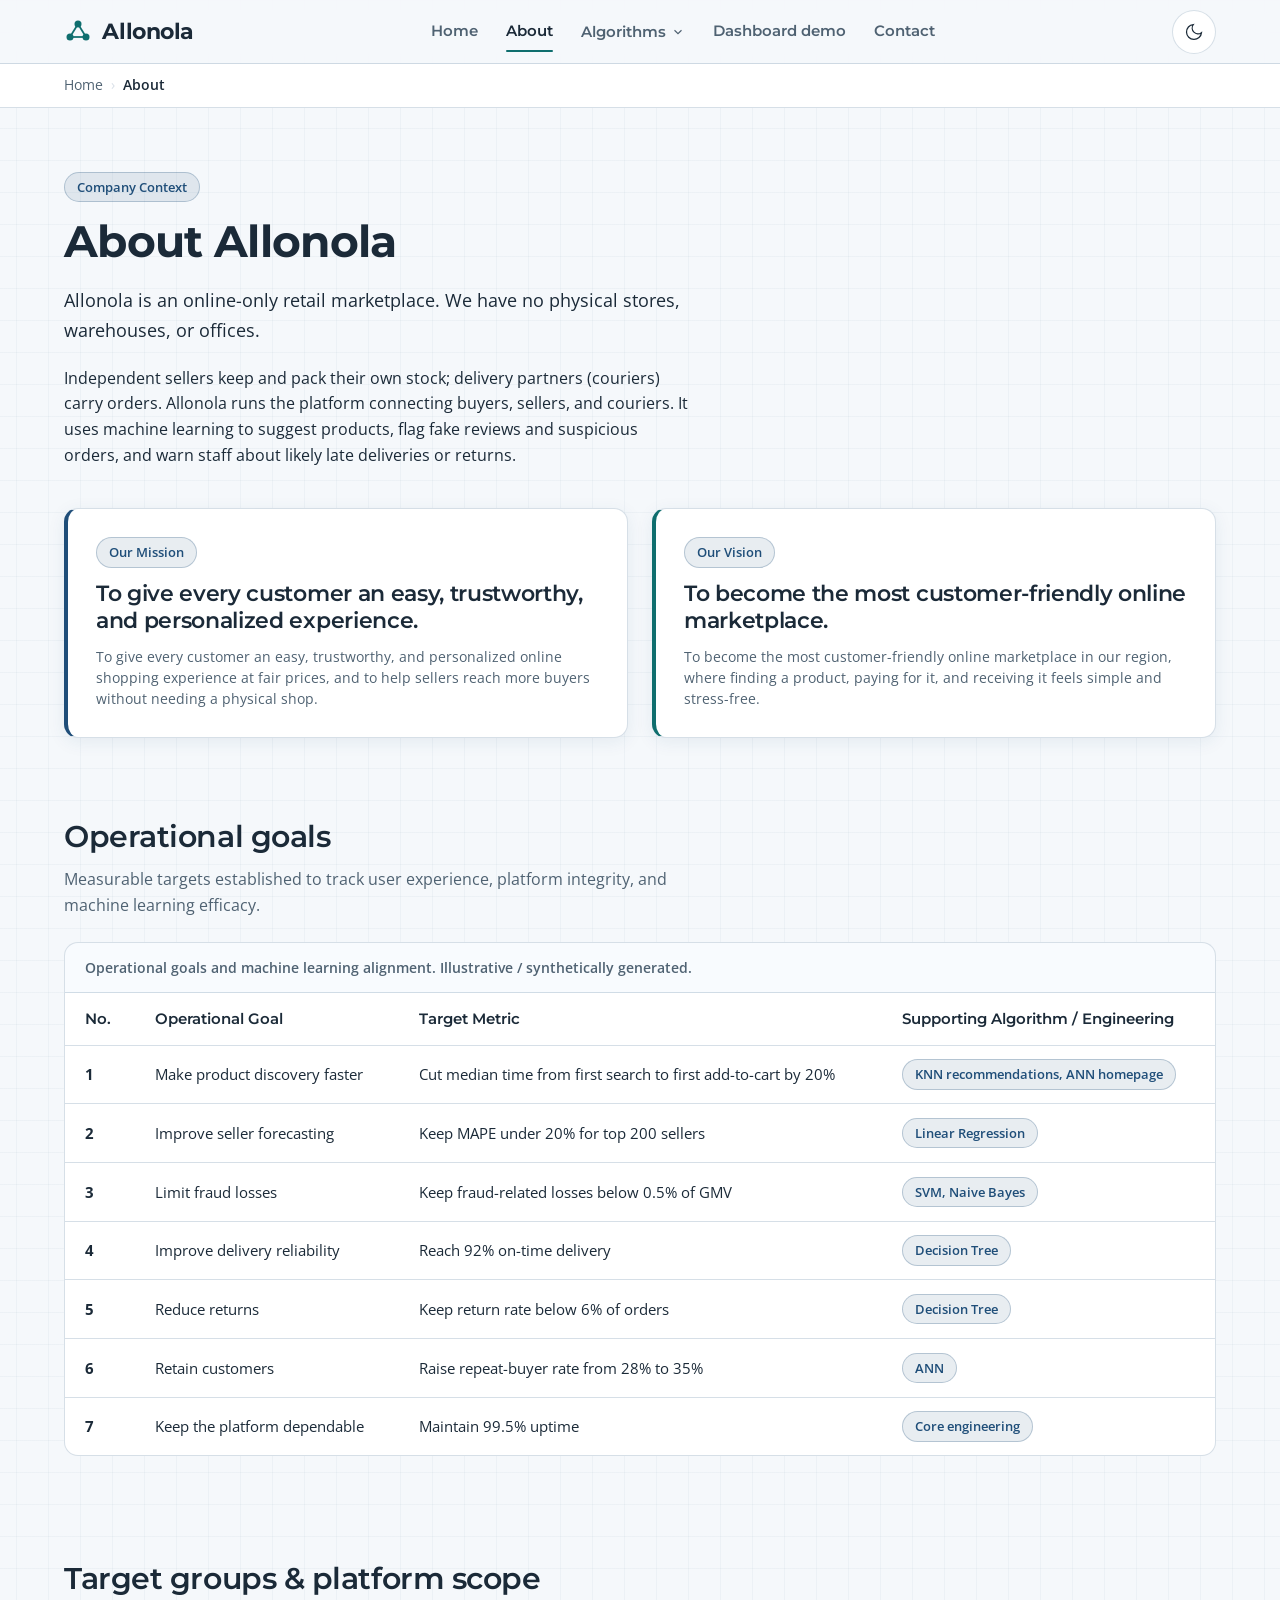
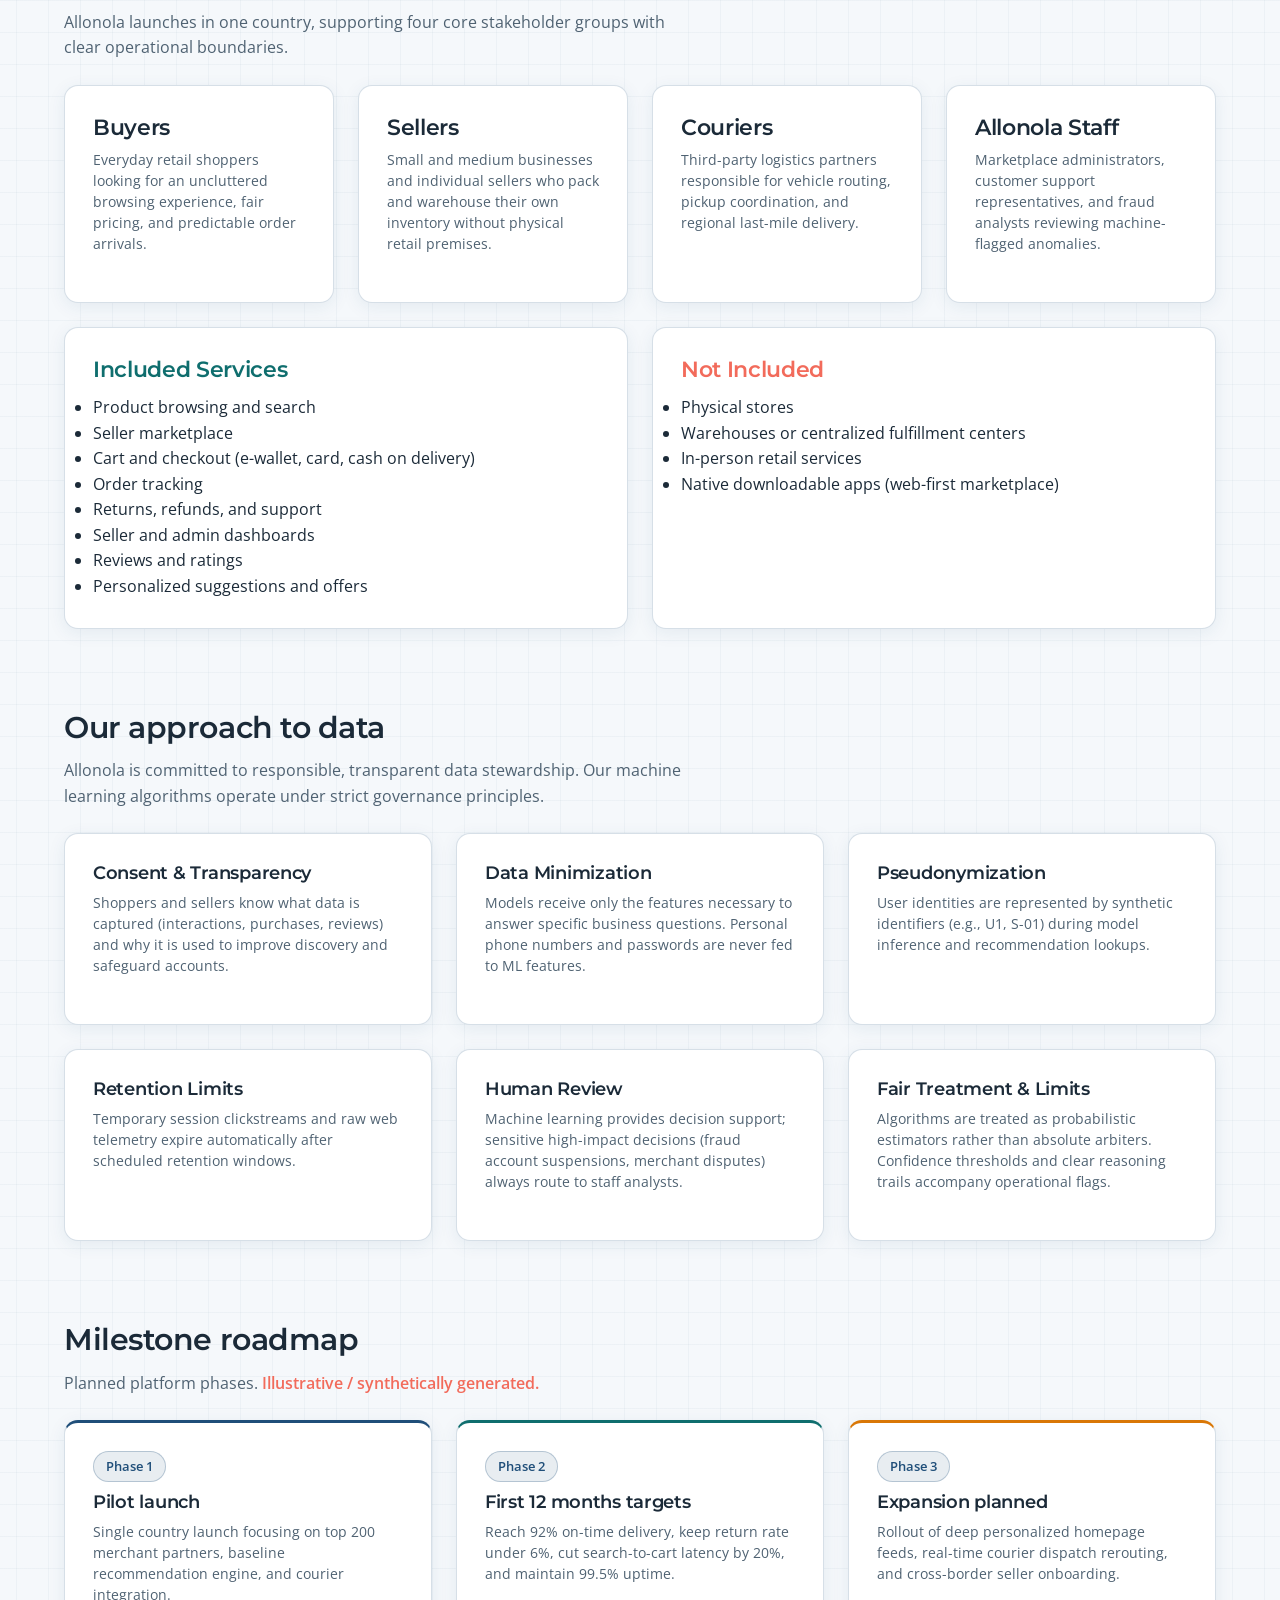
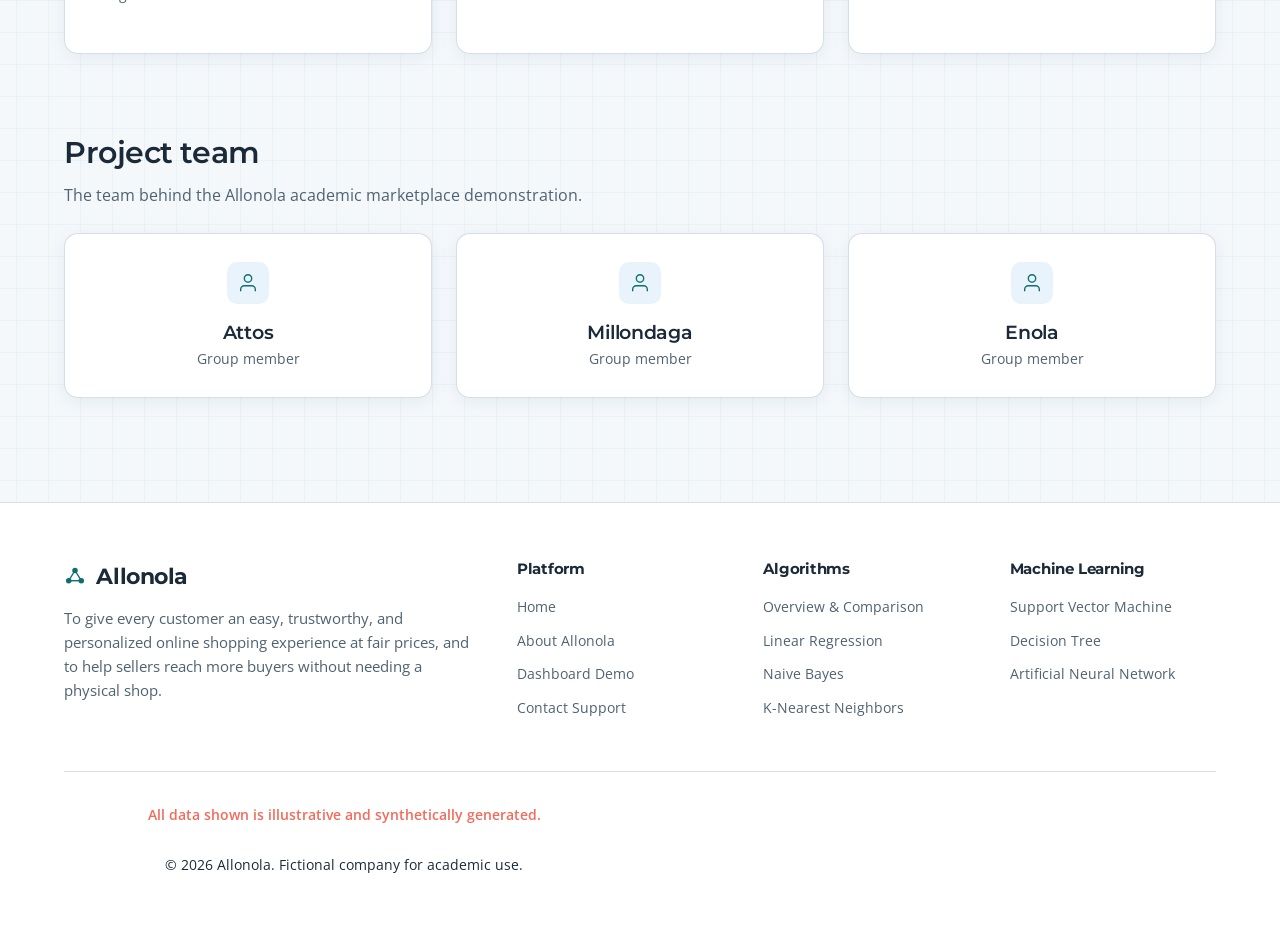
==== about.html @ 5cb06e82 "Initial commit: Allonola project specs and documents" ====
<!DOCTYPE html>
<html lang="en" data-theme="dark">
<head>
  <meta charset="UTF-8">
  <meta name="viewport" content="width=device-width, initial-scale=1.0">
  <title>About | Allonola</title>
  <meta name="description" content="Learn about Allonola's marketplace mission, operational goals, ethical approach to data, and team members.">
  <link rel="preconnect" href="https://fonts.googleapis.com">
  <link rel="preconnect" href="https://fonts.gstatic.com" crossorigin>
  <link href="https://fonts.googleapis.com/css2?family=Montserrat:wght@600;700&family=Open+Sans:wght@400;600&display=swap" rel="stylesheet">
  <link rel="stylesheet" href="css/base.css">
  <link rel="stylesheet" href="css/layout.css">
  <link rel="stylesheet" href="css/components.css">
</head>
<body data-page="about">
  <a href="#main-content" class="skip-link">Skip to main content</a>

  <!-- Header -->
  <header class="site-header">
    <div class="container header-inner">
      <a href="index.html" class="site-logo" aria-label="Allonola Home">
        <svg class="logo-icon" width="28" height="28" viewBox="0 0 28 28" fill="none" aria-hidden="true">
          <circle cx="6" cy="20" r="3.5" fill="currentColor" />
          <circle cx="22" cy="20" r="3.5" fill="currentColor" />
          <circle cx="14" cy="7" r="3.5" fill="currentColor" />
          <line x1="6" y1="20" x2="14" y2="7" stroke="currentColor" stroke-width="1.75" />
          <line x1="14" y1="7" x2="22" y2="20" stroke="currentColor" stroke-width="1.75" />
          <line x1="6" y1="20" x2="22" y2="20" stroke="currentColor" stroke-width="1.75" />
        </svg>
        <span>Allonola</span>
      </a>

      <nav class="nav-desktop" aria-label="Primary navigation">
        <a href="index.html" class="nav-link">Home</a>
        <a href="about.html" class="nav-link nav-link--active">About</a>
        <div class="nav-dropdown">
          <button type="button" class="nav-link nav-dropdown-toggle" aria-expanded="false" aria-haspopup="true">
            <span>Algorithms</span>
            <svg width="14" height="14" viewBox="0 0 24 24" fill="none" stroke="currentColor" stroke-width="2" aria-hidden="true">
              <polyline points="6 9 12 15 18 9"></polyline>
            </svg>
          </button>
          <div class="nav-dropdown-menu" role="menu">
            <a href="algorithms.html" class="nav-dropdown-item" role="menuitem">
              <span class="nav-dropdown-title">Overview & Comparison</span>
              <span class="nav-dropdown-desc">Compare all six ML approaches</span>
            </a>
            <a href="algo-linear-regression.html" class="nav-dropdown-item" role="menuitem">
              <span class="nav-dropdown-title">Linear Regression</span>
              <span class="nav-dropdown-desc">Demand forecasting & price elasticity</span>
            </a>
            <a href="algo-naive-bayes.html" class="nav-dropdown-item" role="menuitem">
              <span class="nav-dropdown-title">Naive Bayes</span>
              <span class="nav-dropdown-desc">Sentiment & fake review filtering</span>
            </a>
            <a href="algo-knn.html" class="nav-dropdown-item" role="menuitem">
              <span class="nav-dropdown-title">K-Nearest Neighbors</span>
              <span class="nav-dropdown-desc">Collaborative recommendations</span>
            </a>
            <a href="algo-svm.html" class="nav-dropdown-item" role="menuitem">
              <span class="nav-dropdown-title">Support Vector Machine</span>
              <span class="nav-dropdown-desc">Order fraud & auto-categorization</span>
            </a>
            <a href="algo-decision-tree.html" class="nav-dropdown-item" role="menuitem">
              <span class="nav-dropdown-title">Decision Tree</span>
              <span class="nav-dropdown-desc">Delivery risk & return rules</span>
            </a>
            <a href="algo-ann.html" class="nav-dropdown-item" role="menuitem">
              <span class="nav-dropdown-title">Artificial Neural Network</span>
              <span class="nav-dropdown-desc">Personalization & shopper churn</span>
            </a>
          </div>
        </div>
        <a href="dashboard.html" class="nav-link">Dashboard demo</a>
        <a href="contact.html" class="nav-link">Contact</a>
      </nav>

      <div class="header-actions">
        <button type="button" id="theme-toggle" class="btn-icon" aria-label="Switch to light theme" title="Switch to light theme">
          <svg class="theme-icon-sun" width="20" height="20" viewBox="0 0 24 24" fill="none" stroke="currentColor" stroke-width="1.5" aria-hidden="true">
            <circle cx="12" cy="12" r="5"></circle>
            <line x1="12" y1="1" x2="12" y2="3"></line>
            <line x1="12" y1="21" x2="12" y2="23"></line>
            <line x1="4.22" y1="4.22" x2="5.64" y2="5.64"></line>
            <line x1="18.36" y1="18.36" x2="19.78" y2="19.78"></line>
            <line x1="1" y1="12" x2="3" y2="12"></line>
            <line x1="21" y1="12" x2="23" y2="12"></line>
            <line x1="4.22" y1="19.78" x2="5.64" y2="18.36"></line>
            <line x1="18.36" y1="5.64" x2="19.78" y2="4.22"></line>
          </svg>
          <svg class="theme-icon-moon" width="20" height="20" viewBox="0 0 24 24" fill="none" stroke="currentColor" stroke-width="1.5" style="display:none;" aria-hidden="true">
            <path d="M21 12.79A9 9 0 1 1 11.21 3 7 7 0 0 0 21 12.79z"></path>
          </svg>
        </button>

        <button type="button" id="hamburger-btn" class="btn-icon hamburger-btn" aria-label="Open mobile menu" aria-expanded="false" aria-controls="nav-drawer">
          <svg width="22" height="22" viewBox="0 0 24 24" fill="none" stroke="currentColor" stroke-width="2" aria-hidden="true">
            <line x1="3" y1="12" x2="21" y2="12"></line>
            <line x1="3" y1="6" x2="21" y2="6"></line>
            <line x1="3" y1="18" x2="21" y2="18"></line>
          </svg>
        </button>
      </div>
    </div>
  </header>

  <!-- Mobile Drawer -->
  <div id="nav-backdrop" class="nav-backdrop"></div>
  <aside id="nav-drawer" class="nav-drawer" aria-label="Mobile navigation">
    <div style="display: flex; justify-content: space-between; align-items: center;">
      <span class="site-logo">
        <svg class="logo-icon" width="24" height="24" viewBox="0 0 28 28" fill="none" aria-hidden="true">
          <circle cx="6" cy="20" r="3.5" fill="currentColor" />
          <circle cx="22" cy="20" r="3.5" fill="currentColor" />
          <circle cx="14" cy="7" r="3.5" fill="currentColor" />
          <line x1="6" y1="20" x2="14" y2="7" stroke="currentColor" stroke-width="1.75" />
          <line x1="14" y1="7" x2="22" y2="20" stroke="currentColor" stroke-width="1.75" />
          <line x1="6" y1="20" x2="22" y2="20" stroke="currentColor" stroke-width="1.75" />
        </svg>
        <span>Allonola</span>
      </span>
    </div>
    <ul class="nav-mobile-list">
      <li><a href="index.html" class="mobile-nav-link">Home</a></li>
      <li><a href="about.html" class="mobile-nav-link">About</a></li>
      <li>
        <button type="button" id="algo-accordion-btn" class="mobile-accordion-btn" aria-expanded="false">
          <span>Algorithms</span>
          <svg width="16" height="16" viewBox="0 0 24 24" fill="none" stroke="currentColor" stroke-width="2" aria-hidden="true">
            <polyline points="6 9 12 15 18 9"></polyline>
          </svg>
        </button>
        <ul id="algo-accordion-menu" class="mobile-sublist" hidden>
          <li><a href="algorithms.html" class="mobile-sublink">Overview & Comparison</a></li>
          <li><a href="algo-linear-regression.html" class="mobile-sublink">Linear Regression</a></li>
          <li><a href="algo-naive-bayes.html" class="mobile-sublink">Naive Bayes</a></li>
          <li><a href="algo-knn.html" class="mobile-sublink">K-Nearest Neighbors</a></li>
          <li><a href="algo-svm.html" class="mobile-sublink">Support Vector Machine</a></li>
          <li><a href="algo-decision-tree.html" class="mobile-sublink">Decision Tree</a></li>
          <li><a href="algo-ann.html" class="mobile-sublink">Artificial Neural Network</a></li>
        </ul>
      </li>
      <li><a href="dashboard.html" class="mobile-nav-link">Dashboard demo</a></li>
      <li><a href="contact.html" class="mobile-nav-link">Contact</a></li>
    </ul>
  </aside>

  <!-- Breadcrumbs -->
  <nav class="breadcrumbs-bar" aria-label="Breadcrumbs">
    <div class="container">
      <ol class="breadcrumbs-list">
        <li class="breadcrumb-item"><a href="index.html">Home</a></li>
        <li class="breadcrumb-separator" aria-hidden="true">›</li>
        <li class="breadcrumb-item breadcrumb-item--current" aria-current="page">About</li>
      </ol>
    </div>
  </nav>

  <main id="main-content" class="section">
    <div class="container">
      <div class="content-reading">
        <div class="pill pill--teal" style="margin-bottom: 0.75rem;">Company Context</div>
        <h1>About Allonola</h1>
        <p class="lead">
          Allonola is an online-only retail marketplace. We have no physical stores, warehouses, or offices.
        </p>
        <p>
          Independent sellers keep and pack their own stock; delivery partners (couriers) carry orders. Allonola runs the platform connecting buyers, sellers, and couriers. It uses machine learning to suggest products, flag fake reviews and suspicious orders, and warn staff about likely late deliveries or returns.
        </p>
      </div>

      <!-- a) Mission & Vision Highlight Blocks -->
      <div class="grid-2" style="margin: 2.5rem 0;">
        <div class="card card--solid" style="border-left: 4px solid var(--primary);">
          <div class="pill" style="margin-bottom: 0.75rem;">Our Mission</div>
          <h2 style="font-size: 1.35rem;">To give every customer an easy, trustworthy, and personalized experience.</h2>
          <p class="text-small text-muted" style="margin-bottom: 0;">
            To give every customer an easy, trustworthy, and personalized online shopping experience at fair prices, and to help sellers reach more buyers without needing a physical shop.
          </p>
        </div>

        <div class="card card--solid" style="border-left: 4px solid var(--teal);">
          <div class="pill pill--teal" style="margin-bottom: 0.75rem;">Our Vision</div>
          <h2 style="font-size: 1.35rem;">To become the most customer-friendly online marketplace.</h2>
          <p class="text-small text-muted" style="margin-bottom: 0;">
            To become the most customer-friendly online marketplace in our region, where finding a product, paying for it, and receiving it feels simple and stress-free.
          </p>
        </div>
      </div>

      <!-- b) Operational Goals Table -->
      <section class="section section--compact">
        <h2>Operational goals</h2>
        <p class="text-muted">Measurable targets established to track user experience, platform integrity, and machine learning efficacy.</p>
        
        <div class="table-responsive-wrapper" tabindex="0" role="region" aria-label="Operational goals data table">
          <table class="data-table">
            <caption>Operational goals and machine learning alignment. Illustrative / synthetically generated.</caption>
            <thead>
              <tr>
                <th scope="col">No.</th>
                <th scope="col">Operational Goal</th>
                <th scope="col">Target Metric</th>
                <th scope="col">Supporting Algorithm / Engineering</th>
              </tr>
            </thead>
            <tbody>
              <tr>
                <th scope="row">1</th>
                <td>Make product discovery faster</td>
                <td>Cut median time from first search to first add-to-cart by 20%</td>
                <td><span class="pill pill--teal">KNN recommendations, ANN homepage</span></td>
              </tr>
              <tr>
                <th scope="row">2</th>
                <td>Improve seller forecasting</td>
                <td>Keep MAPE under 20% for top 200 sellers</td>
                <td><span class="pill">Linear Regression</span></td>
              </tr>
              <tr>
                <th scope="row">3</th>
                <td>Limit fraud losses</td>
                <td>Keep fraud-related losses below 0.5% of GMV</td>
                <td><span class="pill pill--coral">SVM, Naive Bayes</span></td>
              </tr>
              <tr>
                <th scope="row">4</th>
                <td>Improve delivery reliability</td>
                <td>Reach 92% on-time delivery</td>
                <td><span class="pill">Decision Tree</span></td>
              </tr>
              <tr>
                <th scope="row">5</th>
                <td>Reduce returns</td>
                <td>Keep return rate below 6% of orders</td>
                <td><span class="pill">Decision Tree</span></td>
              </tr>
              <tr>
                <th scope="row">6</th>
                <td>Retain customers</td>
                <td>Raise repeat-buyer rate from 28% to 35%</td>
                <td><span class="pill pill--teal">ANN</span></td>
              </tr>
              <tr>
                <th scope="row">7</th>
                <td>Keep the platform dependable</td>
                <td>Maintain 99.5% uptime</td>
                <td><span class="pill">Core engineering</span></td>
              </tr>
            </tbody>
          </table>
        </div>
      </section>

      <!-- c) Target Groups & Marketplace Scope -->
      <section class="section section--compact">
        <h2>Target groups & platform scope</h2>
        <p class="text-muted">Allonola launches in one country, supporting four core stakeholder groups with clear operational boundaries.</p>

        <div class="grid-4" style="margin-top: 1.5rem;">
          <div class="card">
            <h3 class="card-title">Buyers</h3>
            <p class="text-small text-muted">
              Everyday retail shoppers looking for an uncluttered browsing experience, fair pricing, and predictable order arrivals.
            </p>
          </div>
          <div class="card">
            <h3 class="card-title">Sellers</h3>
            <p class="text-small text-muted">
              Small and medium businesses and individual sellers who pack and warehouse their own inventory without physical retail premises.
            </p>
          </div>
          <div class="card">
            <h3 class="card-title">Couriers</h3>
            <p class="text-small text-muted">
              Third-party logistics partners responsible for vehicle routing, pickup coordination, and regional last-mile delivery.
            </p>
          </div>
          <div class="card">
            <h3 class="card-title">Allonola Staff</h3>
            <p class="text-small text-muted">
              Marketplace administrators, customer support representatives, and fraud analysts reviewing machine-flagged anomalies.
            </p>
          </div>
        </div>

        <div class="grid-2" style="margin-top: 1.5rem;">
          <div class="card card--solid">
            <h3 style="color: var(--teal); margin-bottom: 0.75rem;">Included Services</h3>
            <ul class="bullet-list">
              <li>Product browsing and search</li>
              <li>Seller marketplace</li>
              <li>Cart and checkout (e-wallet, card, cash on delivery)</li>
              <li>Order tracking</li>
              <li>Returns, refunds, and support</li>
              <li>Seller and admin dashboards</li>
              <li>Reviews and ratings</li>
              <li>Personalized suggestions and offers</li>
            </ul>
          </div>
          <div class="card card--solid">
            <h3 style="color: var(--coral); margin-bottom: 0.75rem;">Not Included</h3>
            <ul class="bullet-list bullet-list--coral">
              <li>Physical stores</li>
              <li>Warehouses or centralized fulfillment centers</li>
              <li>In-person retail services</li>
              <li>Native downloadable apps (web-first marketplace)</li>
            </ul>
          </div>
        </div>
      </section>

      <!-- d) Our Approach to Data -->
      <section class="section section--compact">
        <h2>Our approach to data</h2>
        <p class="text-muted">
          Allonola is committed to responsible, transparent data stewardship. Our machine learning algorithms operate under strict governance principles.
        </p>

        <div class="grid-3" style="margin-top: 1.5rem;">
          <div class="card">
            <h3 style="font-size: 1.1rem; margin-bottom: 0.5rem;">Consent & Transparency</h3>
            <p class="text-small text-muted">
              Shoppers and sellers know what data is captured (interactions, purchases, reviews) and why it is used to improve discovery and safeguard accounts.
            </p>
          </div>
          <div class="card">
            <h3 style="font-size: 1.1rem; margin-bottom: 0.5rem;">Data Minimization</h3>
            <p class="text-small text-muted">
              Models receive only the features necessary to answer specific business questions. Personal phone numbers and passwords are never fed to ML features.
            </p>
          </div>
          <div class="card">
            <h3 style="font-size: 1.1rem; margin-bottom: 0.5rem;">Pseudonymization</h3>
            <p class="text-small text-muted">
              User identities are represented by synthetic identifiers (e.g., U1, S-01) during model inference and recommendation lookups.
            </p>
          </div>
          <div class="card">
            <h3 style="font-size: 1.1rem; margin-bottom: 0.5rem;">Retention Limits</h3>
            <p class="text-small text-muted">
              Temporary session clickstreams and raw web telemetry expire automatically after scheduled retention windows.
            </p>
          </div>
          <div class="card">
            <h3 style="font-size: 1.1rem; margin-bottom: 0.5rem;">Human Review</h3>
            <p class="text-small text-muted">
              Machine learning provides decision support; sensitive high-impact decisions (fraud account suspensions, merchant disputes) always route to staff analysts.
            </p>
          </div>
          <div class="card">
            <h3 style="font-size: 1.1rem; margin-bottom: 0.5rem;">Fair Treatment & Limits</h3>
            <p class="text-small text-muted">
              Algorithms are treated as probabilistic estimators rather than absolute arbiters. Confidence thresholds and clear reasoning trails accompany operational flags.
            </p>
          </div>
        </div>
      </section>

      <!-- e) Simple Milestone Timeline -->
      <section class="section section--compact">
        <h2>Milestone roadmap</h2>
        <p class="text-muted">Planned platform phases. <span class="disclaimer-badge">Illustrative / synthetically generated.</span></p>

        <div class="grid-3" style="margin-top: 1.5rem;">
          <div class="card card--solid" style="border-top: 3px solid var(--primary);">
            <span class="pill" style="margin-bottom: 0.5rem;">Phase 1</span>
            <h3 style="font-size: 1.15rem;">Pilot launch</h3>
            <p class="text-small text-muted">
              Single country launch focusing on top 200 merchant partners, baseline recommendation engine, and courier integration.
            </p>
          </div>
          <div class="card card--solid" style="border-top: 3px solid var(--teal);">
            <span class="pill pill--teal" style="margin-bottom: 0.5rem;">Phase 2</span>
            <h3 style="font-size: 1.15rem;">First 12 months targets</h3>
            <p class="text-small text-muted">
              Reach 92% on-time delivery, keep return rate under 6%, cut search-to-cart latency by 20%, and maintain 99.5% uptime.
            </p>
          </div>
          <div class="card card--solid" style="border-top: 3px solid var(--warning);">
            <span class="pill" style="margin-bottom: 0.5rem;">Phase 3</span>
            <h3 style="font-size: 1.15rem;">Expansion planned</h3>
            <p class="text-small text-muted">
              Rollout of deep personalized homepage feeds, real-time courier dispatch rerouting, and cross-border seller onboarding.
            </p>
          </div>
        </div>
      </section>

      <!-- f) Team -->
      <section class="section section--compact">
        <h2>Project team</h2>
        <p class="text-muted">The team behind the Allonola academic marketplace demonstration.</p>

        <div class="grid-3" style="margin-top: 1.5rem;">
          <div class="card" style="text-align: center;">
            <div class="card-icon" style="margin: 0 auto 1rem;">
              <svg width="22" height="22" viewBox="0 0 24 24" fill="none" stroke="currentColor" stroke-width="1.5" aria-hidden="true">
                <path d="M20 21v-2a4 4 0 0 0-4-4H8a4 4 0 0 0-4 4v2"></path>
                <circle cx="12" cy="7" r="4"></circle>
              </svg>
            </div>
            <h3 style="font-size: 1.2rem; margin-bottom: 0.25rem;">Attos</h3>
            <p class="text-muted text-small" style="margin-bottom: 0;">Group member</p>
          </div>

          <div class="card" style="text-align: center;">
            <div class="card-icon" style="margin: 0 auto 1rem;">
              <svg width="22" height="22" viewBox="0 0 24 24" fill="none" stroke="currentColor" stroke-width="1.5" aria-hidden="true">
                <path d="M20 21v-2a4 4 0 0 0-4-4H8a4 4 0 0 0-4 4v2"></path>
                <circle cx="12" cy="7" r="4"></circle>
              </svg>
            </div>
            <h3 style="font-size: 1.2rem; margin-bottom: 0.25rem;">Millondaga</h3>
            <p class="text-muted text-small" style="margin-bottom: 0;">Group member</p>
          </div>

          <div class="card" style="text-align: center;">
            <div class="card-icon" style="margin: 0 auto 1rem;">
              <svg width="22" height="22" viewBox="0 0 24 24" fill="none" stroke="currentColor" stroke-width="1.5" aria-hidden="true">
                <path d="M20 21v-2a4 4 0 0 0-4-4H8a4 4 0 0 0-4 4v2"></path>
                <circle cx="12" cy="7" r="4"></circle>
              </svg>
            </div>
            <h3 style="font-size: 1.2rem; margin-bottom: 0.25rem;">Enola</h3>
            <p class="text-muted text-small" style="margin-bottom: 0;">Group member</p>
          </div>
        </div>
      </section>
    </div>
  </main>

  <footer class="site-footer">
    <div class="container">
      <div class="footer-top">
        <div class="footer-brand">
          <span class="site-logo">
            <svg class="logo-icon" width="22" height="22" viewBox="0 0 28 28" fill="none" aria-hidden="true">
              <circle cx="6" cy="20" r="3.5" fill="currentColor" />
              <circle cx="22" cy="20" r="3.5" fill="currentColor" />
              <circle cx="14" cy="7" r="3.5" fill="currentColor" />
              <line x1="6" y1="20" x2="14" y2="7" stroke="currentColor" stroke-width="1.75" />
              <line x1="14" y1="7" x2="22" y2="20" stroke="currentColor" stroke-width="1.75" />
              <line x1="6" y1="20" x2="22" y2="20" stroke="currentColor" stroke-width="1.75" />
            </svg>
            <span>Allonola</span>
          </span>
          <p>
            To give every customer an easy, trustworthy, and personalized online shopping experience at fair prices, and to help sellers reach more buyers without needing a physical shop.
          </p>
        </div>

        <div class="footer-col">
          <h4>Platform</h4>
          <ul class="footer-links">
            <li><a href="index.html" class="footer-link">Home</a></li>
            <li><a href="about.html" class="footer-link">About Allonola</a></li>
            <li><a href="dashboard.html" class="footer-link">Dashboard Demo</a></li>
            <li><a href="contact.html" class="footer-link">Contact Support</a></li>
          </ul>
        </div>

        <div class="footer-col">
          <h4>Algorithms</h4>
          <ul class="footer-links">
            <li><a href="algorithms.html" class="footer-link">Overview & Comparison</a></li>
            <li><a href="algo-linear-regression.html" class="footer-link">Linear Regression</a></li>
            <li><a href="algo-naive-bayes.html" class="footer-link">Naive Bayes</a></li>
            <li><a href="algo-knn.html" class="footer-link">K-Nearest Neighbors</a></li>
          </ul>
        </div>

        <div class="footer-col">
          <h4>Machine Learning</h4>
          <ul class="footer-links">
            <li><a href="algo-svm.html" class="footer-link">Support Vector Machine</a></li>
            <li><a href="algo-decision-tree.html" class="footer-link">Decision Tree</a></li>
            <li><a href="algo-ann.html" class="footer-link">Artificial Neural Network</a></li>
          </ul>
        </div>
      </div>

      <div class="footer-bottom">
        <p class="disclaimer-badge">All data shown is illustrative and synthetically generated.</p>
        <p>&copy; 2026 Allonola. Fictional company for academic use.</p>
      </div>
    </div>
  </footer>

  <script defer src="js/data.js"></script>
  <script defer src="js/app.js"></script>
  <script defer src="js/charts.js"></script>
  <script defer src="js/table.js"></script>
</body>
</html>
---- css/base.css ----
/**
 * css/base.css
 * Design tokens, CSS variables, reset, typography, and theme definitions.
 */

/* Root Design Tokens - Dark Theme (Default) */
:root {
  --bg: #0B1A2A;
  --bg-grid: rgba(74, 159, 216, 0.06);
  --surface: rgba(255, 255, 255, 0.05);
  --surface-solid: #132638;
  --border: rgba(74, 159, 216, 0.25);
  --border-focus: #2EC4B6;
  --text: #F5F8FB;
  --text-muted: #A9BCCB;
  --primary: #4A9FD8;
  --teal: #2EC4B6;
  --coral: #F26B5B;
  --success: #2EC4B6;
  --warning: #F59E0B;
  --shadow: 0 4px 20px rgba(0, 0, 0, 0.35);
  --shadow-glow: 0 0 15px rgba(74, 159, 216, 0.3);

  --font-heading: 'Montserrat', sans-serif;
  --font-body: 'Open Sans', -apple-system, BlinkMacSystemFont, 'Segoe UI', Roboto, sans-serif;
  --font-mono: 'SFMono-Regular', Consolas, 'Liberation Mono', Menlo, monospace;

  --radius-card: 14px;
  --radius-pill: 999px;
  --radius-input: 8px;

  --header-height: 64px;
  --container-max-width: 1200px;
  --content-reading-width: 70ch;
  --transition-speed: 200ms;
}

/* Light Theme Overrides */
[data-theme="light"] {
  --bg: #F5F8FB;
  --bg-grid: rgba(31, 78, 121, 0.04);
  --surface: #FFFFFF;
  --surface-solid: #FFFFFF;
  --border: rgba(31, 78, 121, 0.18);
  --border-focus: #0F6E6E;
  --text: #1B2A38;
  --text-muted: #4F6272;
  --primary: #1F4E79;
  --teal: #0F6E6E;
  --coral: #F26B5B;
  --success: #0F6E6E;
  --warning: #D97706;
  --shadow: 0 4px 18px rgba(31, 78, 121, 0.08);
  --shadow-glow: 0 0 14px rgba(31, 78, 121, 0.2);
}

/* Modern CSS Reset */
*, *::before, *::after {
  box-sizing: border-box;
  margin: 0;
  padding: 0;
}

html {
  font-size: 16px;
  scroll-behavior: smooth;
  -webkit-text-size-adjust: 100%;
}

body {
  min-height: 100vh;
  background-color: var(--bg);
  background-image: 
    linear-gradient(var(--bg-grid) 1px, transparent 1px),
    linear-gradient(90deg, var(--bg-grid) 1px, transparent 1px);
  background-size: 32px 32px;
  background-position: center top;
  color: var(--text);
  font-family: var(--font-body);
  font-size: 1rem;
  line-height: 1.6;
  text-rendering: optimizeLegibility;
  -webkit-font-smoothing: antialiased;
  -moz-osx-font-smoothing: grayscale;
  display: flex;
  flex-direction: column;
}

/* Typography Scale */
h1, h2, h3, h4, h5, h6 {
  font-family: var(--font-heading);
  color: var(--text);
  line-height: 1.25;
  font-weight: 700;
  letter-spacing: -0.015em;
}

h1 {
  font-size: clamp(2rem, 4vw + 1rem, 2.75rem); /* ~40px desktop */
  font-weight: 700;
  margin-bottom: 1rem;
}

h2 {
  font-size: clamp(1.5rem, 2.5vw + 0.5rem, 1.875rem); /* ~28px desktop */
  font-weight: 600;
  margin-bottom: 0.75rem;
}

h3 {
  font-size: clamp(1.2rem, 1.5vw + 0.5rem, 1.35rem); /* ~20px desktop */
  font-weight: 600;
  margin-bottom: 0.5rem;
}

p {
  margin-bottom: 1.25rem;
  color: var(--text);
  max-width: var(--content-reading-width);
}

p.lead {
  font-size: 1.15rem;
  color: var(--text);
  line-height: 1.65;
}

.text-muted {
  color: var(--text-muted);
}

.text-small {
  font-size: 0.875rem;
  line-height: 1.5;
}

.tabular-nums {
  font-family: var(--font-heading);
  font-variant-numeric: tabular-nums;
}

code, kbd, samp, pre {
  font-family: var(--font-mono);
  font-size: 0.875em;
}

/* Accessible Focus Rings */
a:focus-visible,
button:focus-visible,
input:focus-visible,
select:focus-visible,
textarea:focus-visible,
[tabindex]:focus-visible {
  outline: 2px solid var(--teal);
  outline-offset: 3px;
}

/* Skip-to-content accessibility link */
.skip-link {
  position: absolute;
  top: -120px;
  left: 1rem;
  background: var(--primary);
  color: #FFFFFF;
  padding: 0.75rem 1.5rem;
  border-radius: var(--radius-pill);
  font-family: var(--font-heading);
  font-weight: 600;
  font-size: 0.9rem;
  z-index: 9999;
  text-decoration: none;
  box-shadow: var(--shadow);
  transition: top var(--transition-speed) ease;
}

.skip-link:focus {
  top: 1rem;
}

/* Visually Hidden Utility for Screen Readers */
.sr-only {
  position: absolute;
  width: 1px;
  height: 1px;
  padding: 0;
  margin: -1px;
  overflow: hidden;
  clip: rect(0, 0, 0, 0);
  white-space: nowrap;
  border: 0;
}

/* Section Divider */
.section-divider {
  width: 100%;
  height: 1px;
  background: linear-gradient(90deg, transparent, var(--primary), transparent);
  border: none;
  margin: 3.5rem 0;
}

/* Motion Preferences */
@media (prefers-reduced-motion: reduce) {
  *, *::before, *::after {
    animation-duration: 0.01ms !important;
    animation-iteration-count: 1 !important;
    transition-duration: 0.01ms !important;
    scroll-behavior: auto !important;
  }
}
---- css/layout.css ----
/**
 * css/layout.css
 * Global layout, sticky header, responsive navigation, breadcrumbs, grid system, and footer.
 */

/* Container */
.container {
  width: 100%;
  max-width: var(--container-max-width);
  margin-left: auto;
  margin-right: auto;
  padding-left: 1.5rem;
  padding-right: 1.5rem;
}

.content-reading {
  max-width: var(--content-reading-width);
}

/* Header */
.site-header {
  position: sticky;
  top: 0;
  z-index: 1000;
  height: var(--header-height);
  background: rgba(11, 26, 42, 0.85);
  backdrop-filter: blur(12px);
  -webkit-backdrop-filter: blur(12px);
  border-bottom: 1px solid var(--border);
  display: flex;
  align-items: center;
  transition: background-color var(--transition-speed) ease, border-color var(--transition-speed) ease;
}

[data-theme="light"] .site-header {
  background: rgba(245, 248, 251, 0.90);
}

.header-inner {
  display: flex;
  align-items: center;
  justify-content: space-between;
  width: 100%;
  height: 100%;
}

/* Logo */
.site-logo {
  display: flex;
  align-items: center;
  gap: 0.65rem;
  text-decoration: none;
  color: var(--text);
  font-family: var(--font-heading);
  font-weight: 700;
  font-size: 1.35rem;
  letter-spacing: -0.02em;
}

.logo-icon {
  display: flex;
  align-items: center;
  justify-content: center;
  color: var(--teal);
}

/* Desktop Navigation */
.nav-desktop {
  display: flex;
  align-items: center;
  gap: 1.75rem;
}

.nav-link {
  color: var(--text-muted);
  text-decoration: none;
  font-family: var(--font-heading);
  font-weight: 600;
  font-size: 0.95rem;
  position: relative;
  padding: 0.5rem 0;
  transition: color var(--transition-speed) ease;
}

.nav-link:hover {
  color: var(--text);
}

.nav-link--active {
  color: var(--text);
}

.nav-link--active::after {
  content: '';
  position: absolute;
  bottom: 0;
  left: 0;
  width: 100%;
  height: 2px;
  background-color: var(--teal);
  border-radius: 2px;
}

/* Algorithms Dropdown */
.nav-dropdown {
  position: relative;
}

.nav-dropdown-toggle {
  display: flex;
  align-items: center;
  gap: 0.35rem;
  background: transparent;
  border: none;
  cursor: pointer;
  padding: 0.5rem 0;
}

.nav-dropdown-menu {
  position: absolute;
  top: 100%;
  left: 0;
  width: 280px;
  background: var(--surface-solid);
  border: 1px solid var(--border);
  border-radius: var(--radius-card);
  padding: 0.5rem;
  box-shadow: var(--shadow);
  opacity: 0;
  visibility: hidden;
  transform: translateY(8px);
  transition: all var(--transition-speed) ease;
  z-index: 1010;
  display: flex;
  flex-direction: column;
  gap: 0.25rem;
}

.nav-dropdown:hover .nav-dropdown-menu,
.nav-dropdown:focus-within .nav-dropdown-menu,
.nav-dropdown--open .nav-dropdown-menu {
  opacity: 1;
  visibility: visible;
  transform: translateY(0);
}

.nav-dropdown-item {
  display: flex;
  flex-direction: column;
  padding: 0.6rem 0.75rem;
  color: var(--text);
  text-decoration: none;
  border-radius: 8px;
  transition: background-color var(--transition-speed) ease;
}

.nav-dropdown-item:hover,
.nav-dropdown-item:focus {
  background: var(--surface);
  color: var(--primary);
}

.nav-dropdown-title {
  font-family: var(--font-heading);
  font-weight: 600;
  font-size: 0.9rem;
}

.nav-dropdown-desc {
  font-size: 0.75rem;
  color: var(--text-muted);
}

/* Header Action Controls */
.header-actions {
  display: flex;
  align-items: center;
  gap: 0.75rem;
}

.btn-icon {
  display: inline-flex;
  align-items: center;
  justify-content: center;
  width: 44px;
  height: 44px;
  background: var(--surface);
  border: 1px solid var(--border);
  border-radius: 50%;
  color: var(--text);
  cursor: pointer;
  transition: all var(--transition-speed) ease;
}

.btn-icon:hover {
  background: var(--surface-solid);
  box-shadow: var(--shadow-glow);
  transform: translateY(-2px);
}

.hamburger-btn {
  display: none;
}

/* Mobile Nav Drawer */
.nav-drawer {
  position: fixed;
  top: 0;
  right: -100%;
  width: 100%;
  max-width: 320px;
  height: 100vh;
  background: var(--surface-solid);
  border-left: 1px solid var(--border);
  padding: 2rem 1.5rem;
  z-index: 2000;
  display: flex;
  flex-direction: column;
  gap: 1.5rem;
  overflow-y: auto;
  box-shadow: var(--shadow);
  transition: right 300ms ease;
}

.nav-drawer--open {
  right: 0;
}

.nav-backdrop {
  position: fixed;
  inset: 0;
  background: rgba(0, 0, 0, 0.6);
  backdrop-filter: blur(4px);
  z-index: 1999;
  opacity: 0;
  visibility: hidden;
  transition: opacity 300ms ease;
}

.nav-backdrop--visible {
  opacity: 1;
  visibility: visible;
}

.nav-mobile-list {
  display: flex;
  flex-direction: column;
  gap: 0.75rem;
  list-style: none;
}

.mobile-nav-link {
  color: var(--text);
  text-decoration: none;
  font-family: var(--font-heading);
  font-weight: 600;
  font-size: 1.1rem;
  display: block;
  padding: 0.5rem 0;
}

.mobile-accordion-btn {
  display: flex;
  align-items: center;
  justify-content: space-between;
  width: 100%;
  background: transparent;
  border: none;
  color: var(--text);
  font-family: var(--font-heading);
  font-weight: 600;
  font-size: 1.1rem;
  cursor: pointer;
  padding: 0.5rem 0;
}

.mobile-sublist {
  list-style: none;
  padding-left: 1rem;
  display: flex;
  flex-direction: column;
  gap: 0.5rem;
  margin-top: 0.5rem;
  border-left: 2px solid var(--border);
}

.mobile-sublink {
  color: var(--text-muted);
  text-decoration: none;
  font-size: 0.95rem;
  display: block;
  padding: 0.35rem 0;
}

/* Breadcrumbs */
.breadcrumbs-bar {
  background: var(--surface);
  border-bottom: 1px solid var(--border);
  padding: 0.65rem 0;
  font-size: 0.85rem;
}

.breadcrumbs-list {
  display: flex;
  align-items: center;
  gap: 0.5rem;
  list-style: none;
  flex-wrap: wrap;
}

.breadcrumb-item a {
  color: var(--text-muted);
  text-decoration: none;
  transition: color var(--transition-speed) ease;
}

.breadcrumb-item a:hover {
  color: var(--primary);
}

.breadcrumb-separator {
  color: var(--border);
}

.breadcrumb-item--current {
  color: var(--text);
  font-weight: 600;
}

/* Hero Section */
.hero {
  position: relative;
  padding: 5rem 0 4rem;
  overflow: hidden;
}

.hero-glow-bg {
  position: absolute;
  top: -20%;
  left: 50%;
  transform: translateX(-50%);
  width: 100%;
  max-width: 900px;
  height: 380px;
  background: radial-gradient(circle, var(--primary) 0%, var(--teal) 45%, transparent 70%);
  opacity: 0.18;
  filter: blur(70px);
  z-index: -1;
  pointer-events: none;
  animation: heroPulse 12s infinite alternate ease-in-out;
}

@keyframes heroPulse {
  0% {
    transform: translateX(-50%) scale(0.9);
    opacity: 0.14;
  }
  50% {
    transform: translateX(-48%) scale(1.05);
    opacity: 0.22;
  }
  100% {
    transform: translateX(-52%) scale(0.95);
    opacity: 0.16;
  }
}

@media (prefers-reduced-motion: reduce) {
  .hero-glow-bg {
    animation: none;
  }
}

.hero-actions {
  display: flex;
  gap: 1rem;
  flex-wrap: wrap;
  margin-top: 2rem;
}

/* Grid Layouts */
.grid-4 {
  display: grid;
  grid-template-columns: repeat(4, 1fr);
  gap: 1.5rem;
}

.grid-3 {
  display: grid;
  grid-template-columns: repeat(3, 1fr);
  gap: 1.5rem;
}

.grid-2 {
  display: grid;
  grid-template-columns: repeat(2, 1fr);
  gap: 1.5rem;
}

/* Page Section Spacing */
.section {
  padding: 4rem 0;
}

.section--compact {
  padding: 2.5rem 0;
}

.section-header {
  margin-bottom: 2.5rem;
}

/* Scroll-in Fade Animation */
.reveal-on-scroll {
  opacity: 0;
  transform: translateY(20px);
  transition: opacity 500ms ease, transform 500ms ease;
}

.reveal-on-scroll.revealed {
  opacity: 1;
  transform: translateY(0);
}

@media (prefers-reduced-motion: reduce) {
  .reveal-on-scroll {
    opacity: 1;
    transform: none;
  }
}

/* Footer */
.site-footer {
  margin-top: auto;
  background: var(--surface-solid);
  border-top: 1px solid var(--border);
  padding: 3.5rem 0 2rem;
  color: var(--text-muted);
}

.footer-top {
  display: grid;
  grid-template-columns: 2fr 1fr 1fr 1fr;
  gap: 2.5rem;
  margin-bottom: 3rem;
}

.footer-brand p {
  margin-top: 0.75rem;
  color: var(--text-muted);
  font-size: 0.95rem;
}

.footer-col h4 {
  font-size: 0.95rem;
  font-weight: 700;
  color: var(--text);
  margin-bottom: 1rem;
}

.footer-links {
  list-style: none;
  display: flex;
  flex-direction: column;
  gap: 0.5rem;
}

.footer-link {
  color: var(--text-muted);
  text-decoration: none;
  font-size: 0.9rem;
  transition: color var(--transition-speed) ease;
}

.footer-link:hover {
  color: var(--primary);
}

.footer-bottom {
  padding-top: 2rem;
  border-top: 1px solid var(--border);
  display: flex;
  flex-direction: column;
  gap: 0.5rem;
  font-size: 0.85rem;
  text-align: center;
}

.disclaimer-badge {
  color: var(--coral);
  font-weight: 600;
}

/* Responsive Breakpoints */
@media (max-width: 1024px) {
  .grid-4 {
    grid-template-columns: repeat(2, 1fr);
  }
  .footer-top {
    grid-template-columns: 1fr 1fr;
  }
}

@media (max-width: 860px) {
  .nav-desktop {
    display: none;
  }
  .hamburger-btn {
    display: inline-flex;
  }
  .grid-3 {
    grid-template-columns: 1fr;
  }
}

@media (max-width: 768px) {
  .grid-4, .grid-2 {
    grid-template-columns: 1fr;
  }
  .footer-top {
    grid-template-columns: 1fr;
  }
  .hero {
    padding: 3.5rem 0 2.5rem;
  }
  .section {
    padding: 2.5rem 0;
  }
}
---- css/components.css ----
/**
 * css/components.css
 * Glass cards, buttons, badges, pills, tables, forms, tabs, and interactive components.
 */

/* Glass Cards */
.card {
  background: var(--surface);
  border: 1px solid var(--border);
  border-radius: var(--radius-card);
  padding: 1.75rem;
  box-shadow: var(--shadow);
  transition: transform var(--transition-speed) ease,
              border-color var(--transition-speed) ease,
              box-shadow var(--transition-speed) ease;
  position: relative;
  display: flex;
  flex-direction: column;
}

.card:hover {
  transform: translateY(-2px);
  border-color: var(--primary);
  box-shadow: var(--shadow-glow);
}

.card--solid {
  background: var(--surface-solid);
}

.card--interactive {
  cursor: pointer;
}

.card-title {
  margin-bottom: 0.5rem;
  display: flex;
  align-items: center;
  justify-content: space-between;
  gap: 0.5rem;
}

.card-icon {
  display: inline-flex;
  align-items: center;
  justify-content: center;
  width: 42px;
  height: 42px;
  border-radius: 10px;
  background: rgba(74, 159, 216, 0.12);
  color: var(--teal);
  margin-bottom: 1.25rem;
}

/* Metric Cards */
.metric-card {
  background: var(--surface);
  border: 1px solid var(--border);
  border-radius: var(--radius-card);
  padding: 1.5rem;
  display: flex;
  flex-direction: column;
  gap: 0.35rem;
  box-shadow: var(--shadow);
}

.metric-label {
  font-size: 0.85rem;
  color: var(--text-muted);
  text-transform: uppercase;
  letter-spacing: 0.05em;
  font-weight: 600;
}

.metric-value {
  font-family: var(--font-heading);
  font-size: 2rem;
  font-weight: 700;
  color: var(--text);
  line-height: 1.1;
}

.metric-subtext {
  font-size: 0.825rem;
  color: var(--text-muted);
}

/* Buttons */
.btn {
  display: inline-flex;
  align-items: center;
  justify-content: center;
  gap: 0.5rem;
  font-family: var(--font-heading);
  font-weight: 600;
  font-size: 0.95rem;
  padding: 0.75rem 1.5rem;
  min-height: 44px;
  border-radius: var(--radius-pill);
  border: 1px solid transparent;
  cursor: pointer;
  text-decoration: none;
  transition: all var(--transition-speed) ease;
  white-space: nowrap;
}

.btn:hover {
  transform: translateY(-2px);
  box-shadow: var(--shadow-glow);
}

.btn:active {
  transform: translateY(0);
}

.btn--primary {
  background: var(--primary);
  color: #FFFFFF;
}

.btn--primary:hover {
  background: #3B88BE;
}

[data-theme="light"] .btn--primary {
  background: var(--primary);
  color: #FFFFFF;
}

.btn--secondary {
  background: var(--surface);
  border-color: var(--border);
  color: var(--text);
}

.btn--secondary:hover {
  border-color: var(--primary);
  background: var(--surface-solid);
}

.btn--accent {
  background: var(--coral);
  color: #FFFFFF;
}

.btn--accent:hover {
  background: #DE5646;
}

.btn--subtle {
  background: transparent;
  border-color: var(--border);
  color: var(--text-muted);
}

.btn--subtle:hover {
  color: var(--text);
  border-color: var(--teal);
}

.btn--small {
  padding: 0.4rem 0.9rem;
  font-size: 0.85rem;
  min-height: 36px;
}

/* Pills and Badges */
.pill {
  display: inline-flex;
  align-items: center;
  gap: 0.35rem;
  padding: 0.25rem 0.75rem;
  border-radius: var(--radius-pill);
  font-size: 0.8rem;
  font-weight: 600;
  background: rgba(74, 159, 216, 0.15);
  color: var(--primary);
  border: 1px solid rgba(74, 159, 216, 0.3);
  width: fit-content;
}

[data-theme="light"] .pill {
  background: rgba(31, 78, 121, 0.1);
  color: var(--primary);
  border-color: rgba(31, 78, 121, 0.25);
}

.pill--teal {
  background: rgba(46, 196, 182, 0.15);
  color: var(--teal);
  border-color: rgba(46, 196, 182, 0.3);
}

.pill--coral {
  background: rgba(242, 107, 91, 0.15);
  color: var(--coral);
  border-color: rgba(242, 107, 91, 0.3);
}

/* Stock Indicators */
.stock-indicator {
  display: inline-flex;
  align-items: center;
  gap: 0.4rem;
  font-size: 0.8rem;
  font-weight: 600;
}

.stock-dot {
  width: 9px;
  height: 9px;
  border-radius: 50%;
}

.stock-dot--green {
  background: var(--teal);
  box-shadow: 0 0 6px var(--teal);
}

.stock-dot--amber {
  background: var(--warning);
  box-shadow: 0 0 6px var(--warning);
}

.stock-dot--coral {
  background: var(--coral);
  box-shadow: 0 0 6px var(--coral);
}

/* Accessible Data Tables */
.table-responsive-wrapper {
  width: 100%;
  overflow-x: auto;
  -webkit-overflow-scrolling: touch;
  margin: 1.5rem 0;
  border: 1px solid var(--border);
  border-radius: var(--radius-card);
  background: var(--surface);
}

.data-table {
  width: 100%;
  border-collapse: collapse;
  text-align: left;
  font-size: 0.95rem;
}

.data-table caption {
  padding: 0.85rem 1.25rem;
  caption-side: top;
  text-align: left;
  font-weight: 600;
  color: var(--text-muted);
  font-size: 0.85rem;
  border-bottom: 1px solid var(--border);
  background: rgba(74, 159, 216, 0.04);
}

.data-table th,
.data-table td {
  padding: 0.85rem 1.25rem;
  border-bottom: 1px solid var(--border);
}

.data-table thead th {
  background: var(--surface-solid);
  font-family: var(--font-heading);
  font-weight: 600;
  color: var(--text);
  white-space: nowrap;
}

.data-table tbody tr:last-child td,
.data-table tbody tr:last-child th {
  border-bottom: none;
}

.data-table tbody tr:hover {
  background: rgba(74, 159, 216, 0.08);
}

/* Charts Containers */
.chart-card {
  background: var(--surface);
  border: 1px solid var(--border);
  border-radius: var(--radius-card);
  padding: 1.5rem;
  box-shadow: var(--shadow);
  display: flex;
  flex-direction: column;
}

.chart-wrapper {
  position: relative;
  width: 100%;
  height: 320px;
}

@media (max-width: 768px) {
  .chart-wrapper {
    height: 240px;
  }
}

.chart-figcaption {
  margin-top: 0.75rem;
  text-align: right;
  font-style: italic;
}

.chart-table-controls {
  margin-top: 1rem;
  display: flex;
  justify-content: flex-end;
}

.chart-table-view {
  margin-top: 1rem;
}

/* Forms */
.form-group {
  margin-bottom: 1.5rem;
  display: flex;
  flex-direction: column;
  gap: 0.45rem;
}

.form-label {
  font-family: var(--font-heading);
  font-weight: 600;
  font-size: 0.9rem;
  color: var(--text);
}

.form-label .required-mark {
  color: var(--coral);
}

.form-control {
  width: 100%;
  padding: 0.75rem 1rem;
  border-radius: var(--radius-input);
  background: var(--surface-solid);
  border: 1px solid var(--border);
  color: var(--text);
  font-family: var(--font-body);
  font-size: 1rem;
  transition: border-color var(--transition-speed) ease, box-shadow var(--transition-speed) ease;
}

.form-control:focus {
  border-color: var(--border-focus);
  box-shadow: 0 0 0 2px rgba(46, 196, 182, 0.25);
  outline: none;
}

.form-control--error {
  border-color: var(--coral);
}

.form-control--error:focus {
  box-shadow: 0 0 0 2px rgba(242, 107, 91, 0.25);
}

.form-error {
  color: var(--coral);
  font-size: 0.85rem;
  font-weight: 600;
  min-height: 1.2rem;
}

.form-hint {
  color: var(--text-muted);
  font-size: 0.825rem;
}

.form-checkbox-label {
  display: flex;
  align-items: flex-start;
  gap: 0.65rem;
  cursor: pointer;
  font-size: 0.95rem;
}

.form-checkbox-label input[type="checkbox"] {
  width: 18px;
  height: 18px;
  margin-top: 0.2rem;
  accent-color: var(--teal);
  cursor: pointer;
}

/* Alert Summary Box */
.alert-box {
  padding: 1.25rem;
  border-radius: var(--radius-input);
  border: 1px solid var(--border);
  margin-bottom: 1.5rem;
}

.alert-box--error {
  background: rgba(242, 107, 91, 0.1);
  border-color: var(--coral);
  color: var(--coral);
}

.alert-box--success {
  background: rgba(46, 196, 182, 0.12);
  border-color: var(--teal);
  color: var(--teal);
}

.alert-box--info {
  background: rgba(74, 159, 216, 0.1);
  border-color: var(--primary);
  color: var(--text);
}

/* Tabs */
.tabs-nav {
  display: flex;
  gap: 0.5rem;
  border-bottom: 1px solid var(--border);
  margin-bottom: 2rem;
  overflow-x: auto;
}

.tab-btn {
  background: transparent;
  border: none;
  border-bottom: 2px solid transparent;
  padding: 0.75rem 1.25rem;
  font-family: var(--font-heading);
  font-weight: 600;
  font-size: 0.95rem;
  color: var(--text-muted);
  cursor: pointer;
  white-space: nowrap;
  transition: all var(--transition-speed) ease;
}

.tab-btn:hover {
  color: var(--text);
}

.tab-btn[aria-selected="true"] {
  color: var(--text);
  border-bottom-color: var(--teal);
}

.tab-panel {
  display: block;
}

.tab-panel[hidden] {
  display: none;
}
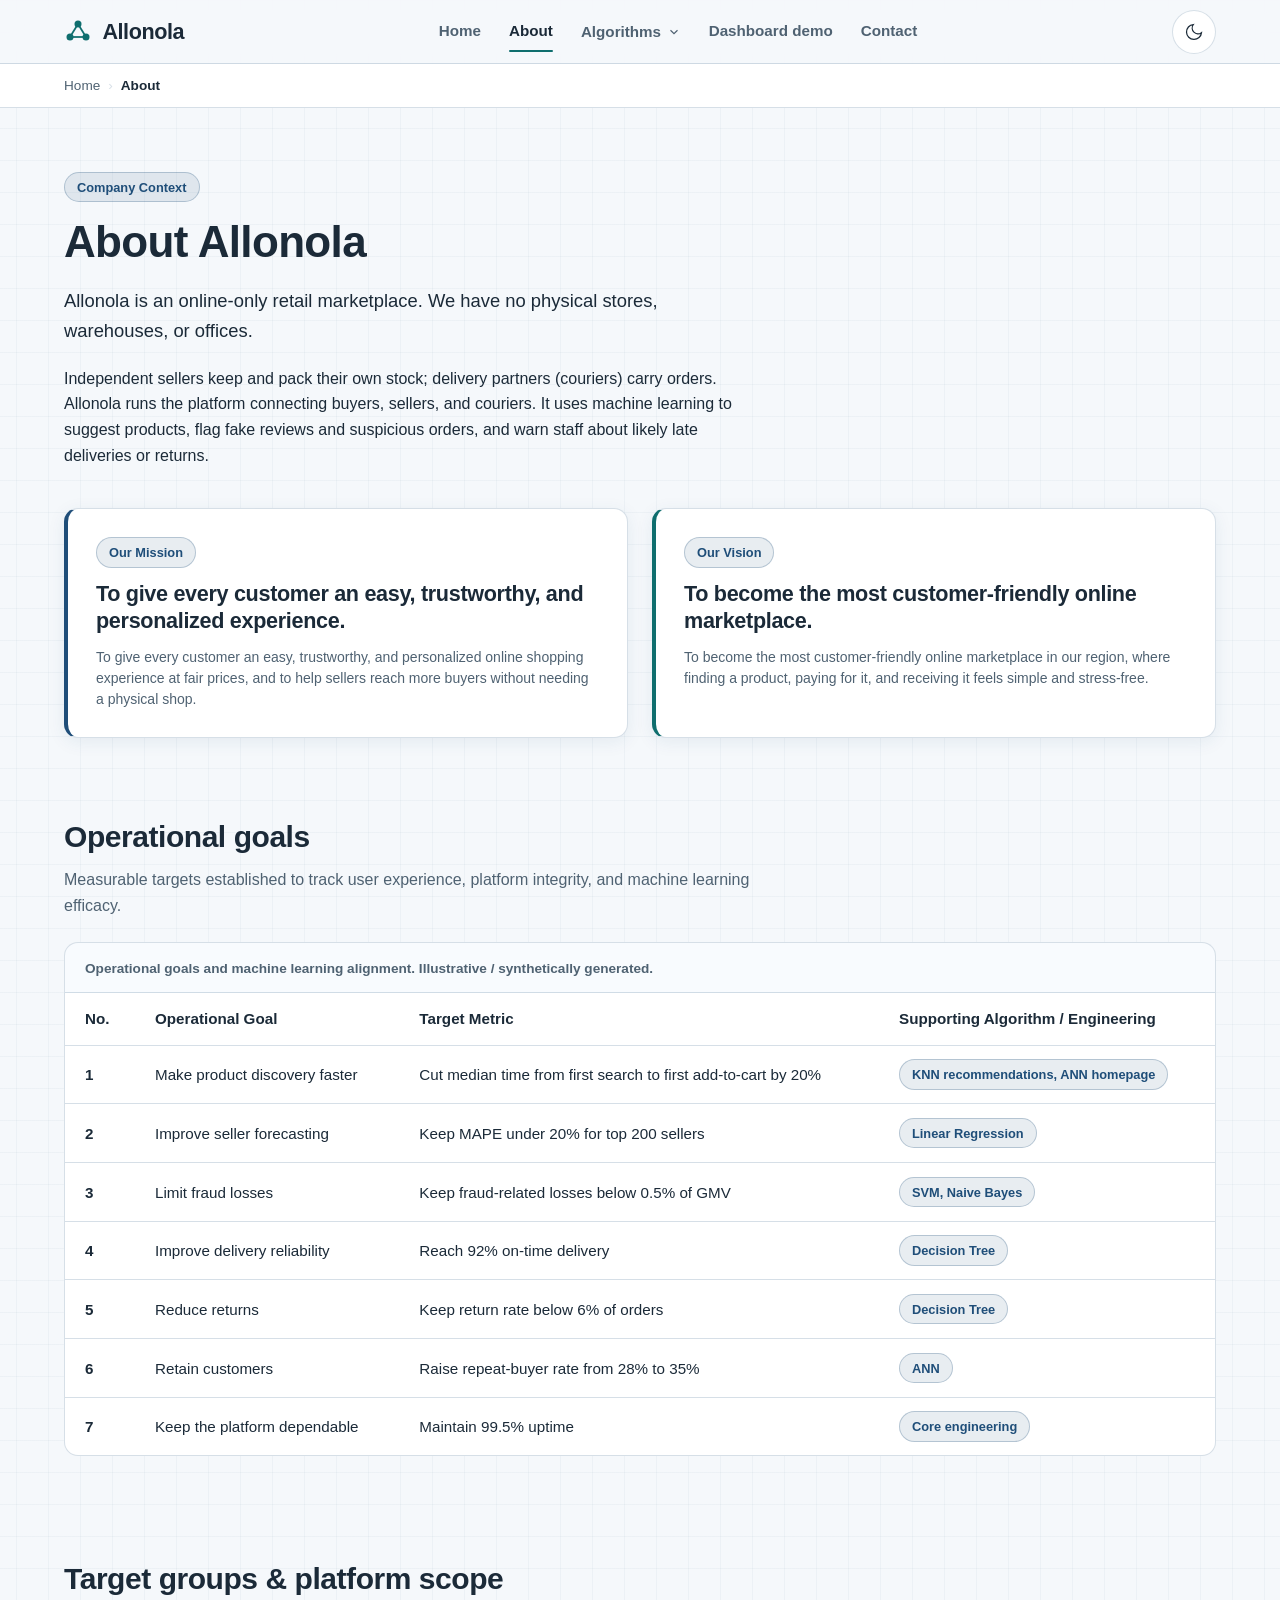
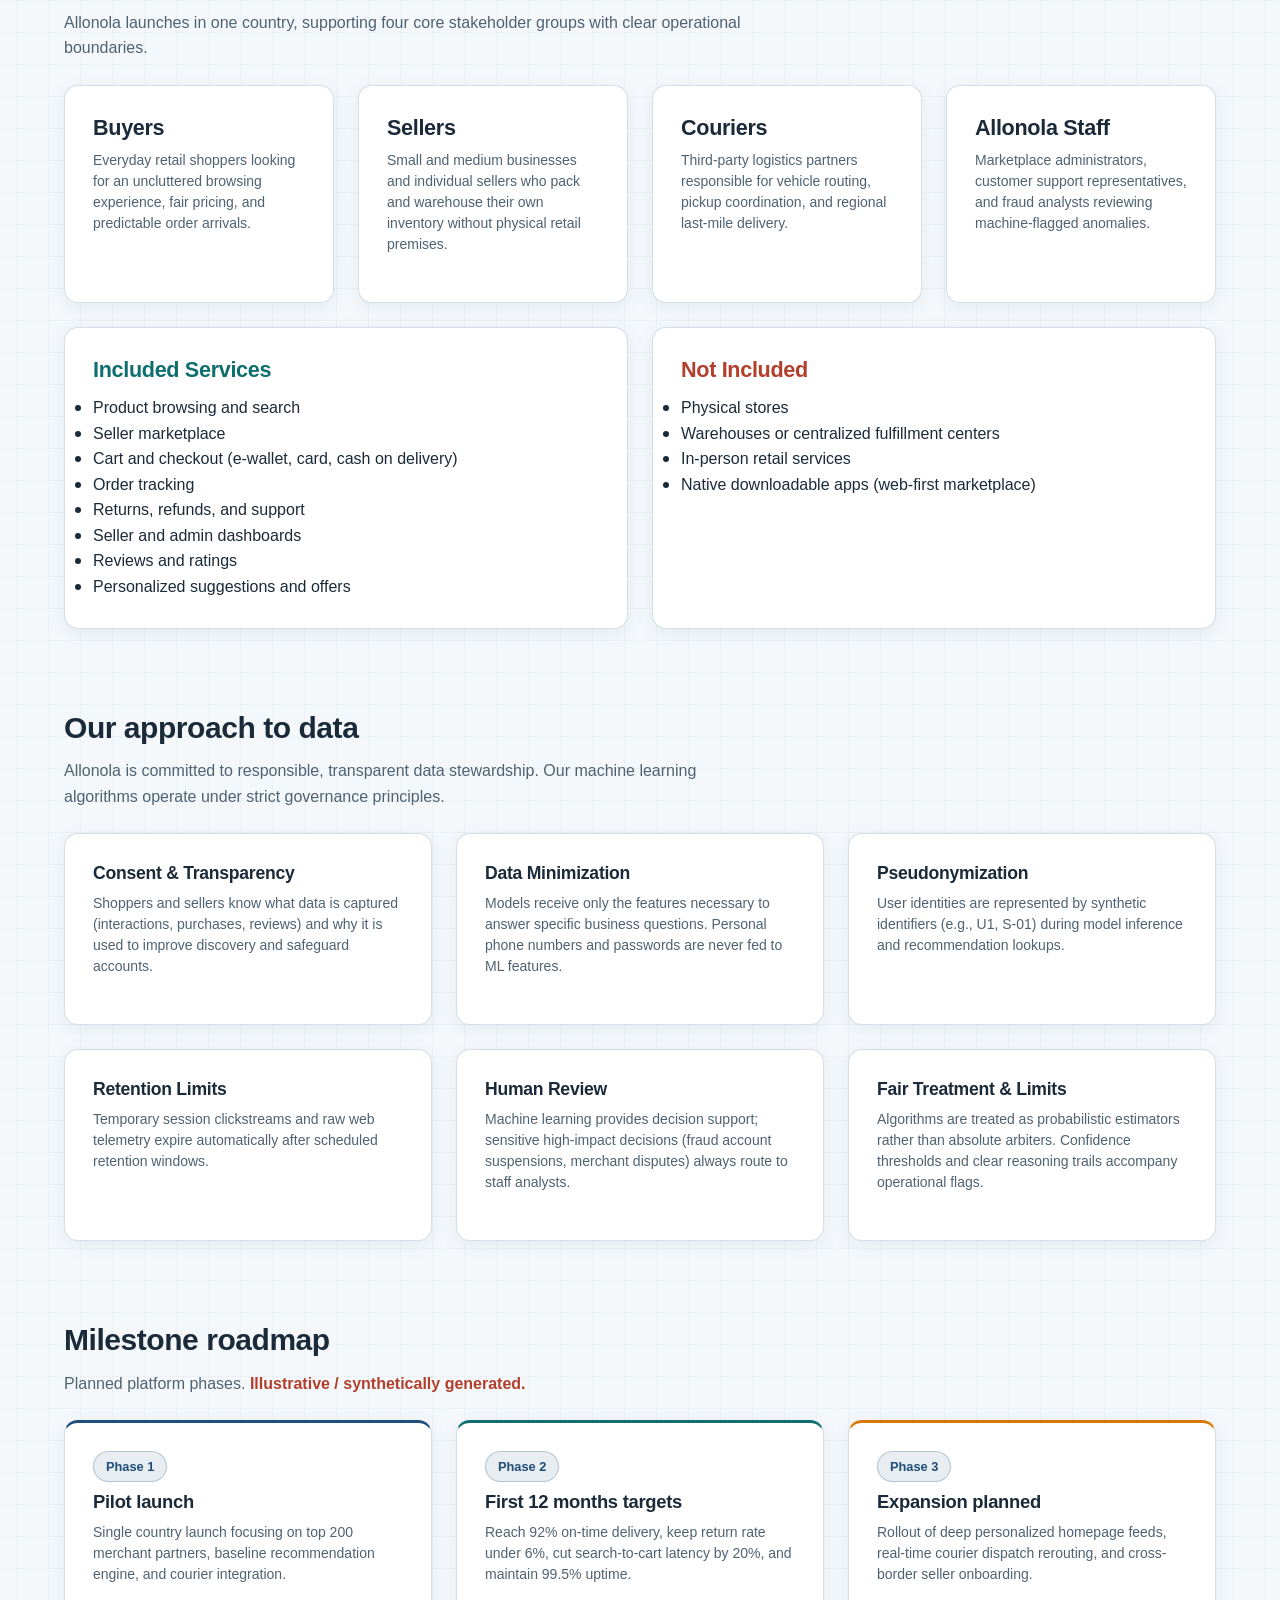
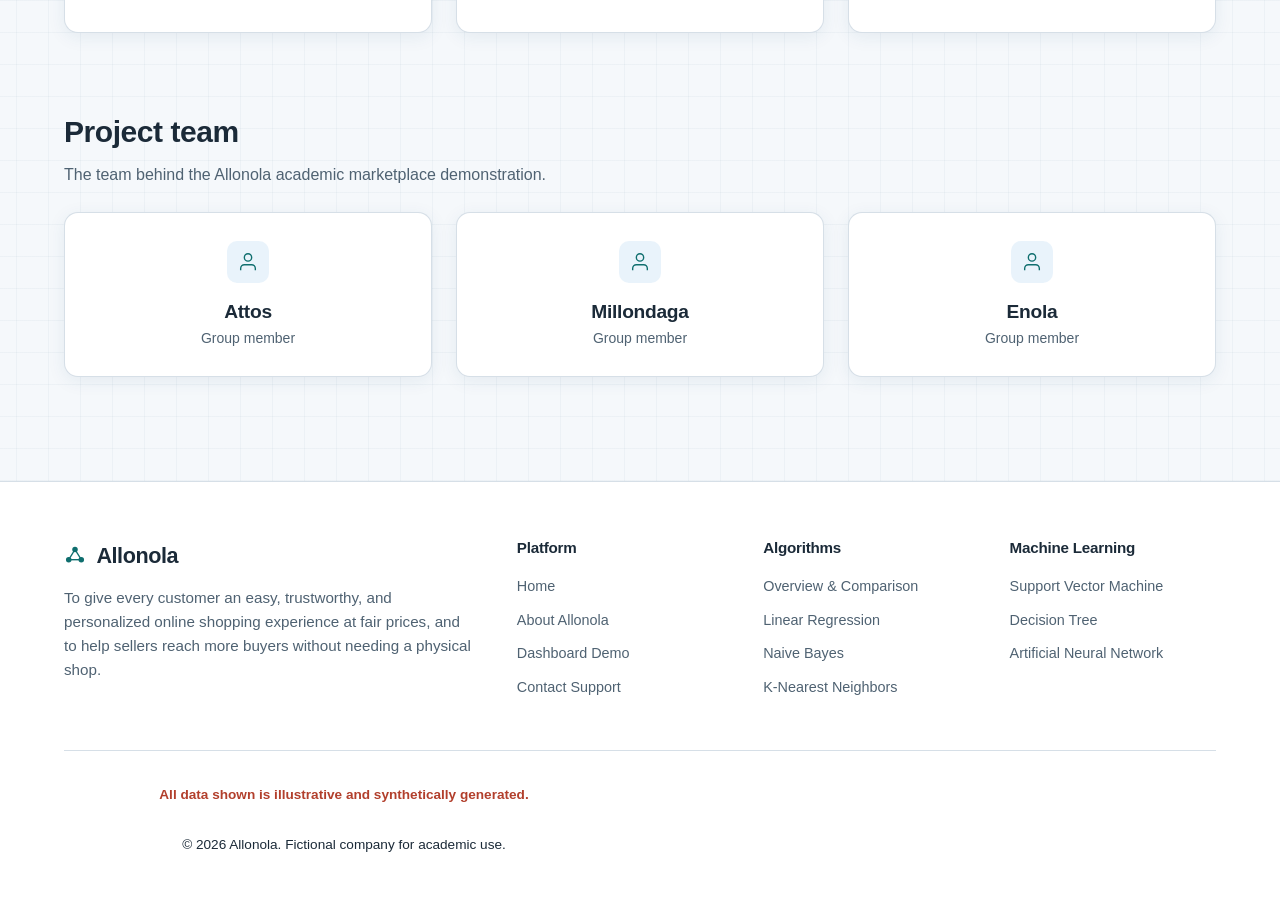
==== commit d30ed037: "Feat: Host fonts locally for full offline support" ====
--- a/about.html
+++ b/about.html
@@ -5,9 +5,7 @@
   <meta name="viewport" content="width=device-width, initial-scale=1.0">
   <title>About | Allonola</title>
   <meta name="description" content="Learn about Allonola's marketplace mission, operational goals, ethical approach to data, and team members.">
-  <link rel="preconnect" href="https://fonts.googleapis.com">
-  <link rel="preconnect" href="https://fonts.gstatic.com" crossorigin>
-  <link href="https://fonts.googleapis.com/css2?family=Montserrat:wght@600;700&family=Open+Sans:wght@400;600&display=swap" rel="stylesheet">
+  <link rel="stylesheet" href="css/fonts.css">
   <link rel="stylesheet" href="css/base.css">
   <link rel="stylesheet" href="css/layout.css">
   <link rel="stylesheet" href="css/components.css">
--- a/css/fonts.css
+++ b/css/fonts.css
@@ -0,0 +1,30 @@
+@font-face {
+  font-family: 'Montserrat';
+  font-style: normal;
+  font-weight: 600;
+  src: url('../assets/fonts/montserrat-600.woff2') format('woff2');
+}
+@font-face {
+  font-family: 'Montserrat';
+  font-style: normal;
+  font-weight: 700;
+  src: url('../assets/fonts/montserrat-700.woff2') format('woff2');
+}
+@font-face {
+  font-family: 'Open Sans';
+  font-style: normal;
+  font-weight: 400;
+  src: url('../assets/fonts/opensans-400.woff2') format('woff2');
+}
+@font-face {
+  font-family: 'Open Sans';
+  font-style: normal;
+  font-weight: 600;
+  src: url('../assets/fonts/opensans-600.woff2') format('woff2');
+}
+@font-face {
+  font-family: 'Open Sans';
+  font-style: normal;
+  font-weight: 700;
+  src: url('../assets/fonts/opensans-700.woff2') format('woff2');
+}
--- a/css/base.css
+++ b/css/base.css
@@ -47,7 +47,7 @@
   --text-muted: #4F6272;
   --primary: #1F4E79;
   --teal: #0F6E6E;
-  --coral: #F26B5B;
+  --coral: #B23F2C; /* darkened from #F26B5B for WCAG AA contrast on light backgrounds */
   --success: #0F6E6E;
   --warning: #D97706;
   --shadow: 0 4px 18px rgba(31, 78, 121, 0.08);
--- a/css/layout.css
+++ b/css/layout.css
@@ -219,10 +219,11 @@
   gap: 1.5rem;
   overflow-y: auto;
   box-shadow: var(--shadow);
-  transition: right 300ms ease;
+  display: none; /* removed from layout when closed so it cannot create sideways scrolling */
 }
 
 .nav-drawer--open {
+  display: flex;
   right: 0;
 }
 
--- a/css/components.css
+++ b/css/components.css
@@ -456,3 +456,37 @@
 .tab-panel[hidden] {
   display: none;
 }
+
+/* Scrollable wrapper for wide tables (added by js/app.js) */
+.table-scroll {
+  width: 100%;
+  max-width: 100%;
+  overflow-x: auto;
+  -webkit-overflow-scrolling: touch;
+}
+
+.table-scroll:focus-visible {
+  outline: 2px solid var(--teal);
+  outline-offset: 2px;
+}
+
+/* Let grid and flex children shrink below their content width on small screens */
+.card,
+.chart-card,
+.demo-container,
+.demo-controls,
+.demo-layout > * {
+  min-width: 0;
+}
+
+/* Keep chart canvases inside their wrapper even before Chart.js sizes them */
+.chart-wrapper {
+  position: relative;
+  width: 100%;
+  max-width: 100%;
+}
+
+.chart-wrapper canvas {
+  display: block;
+  max-width: 100%;
+}
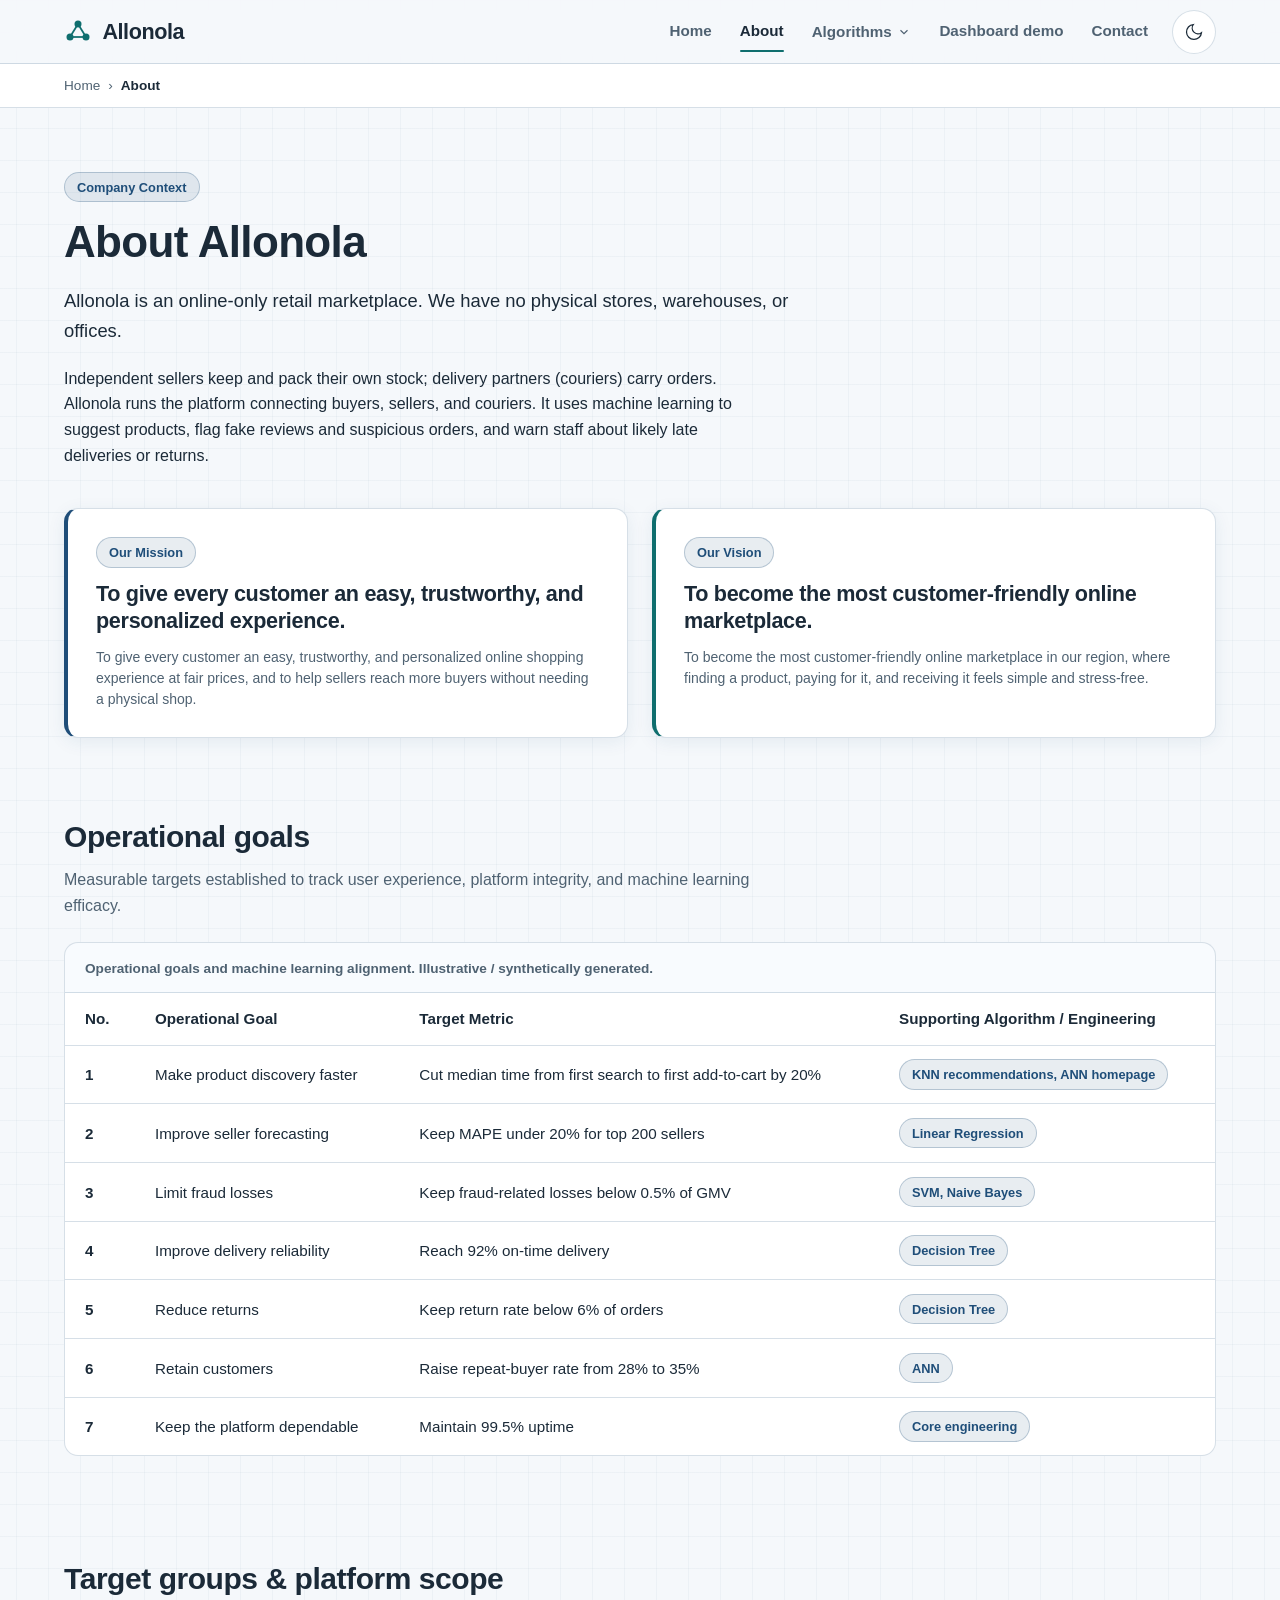
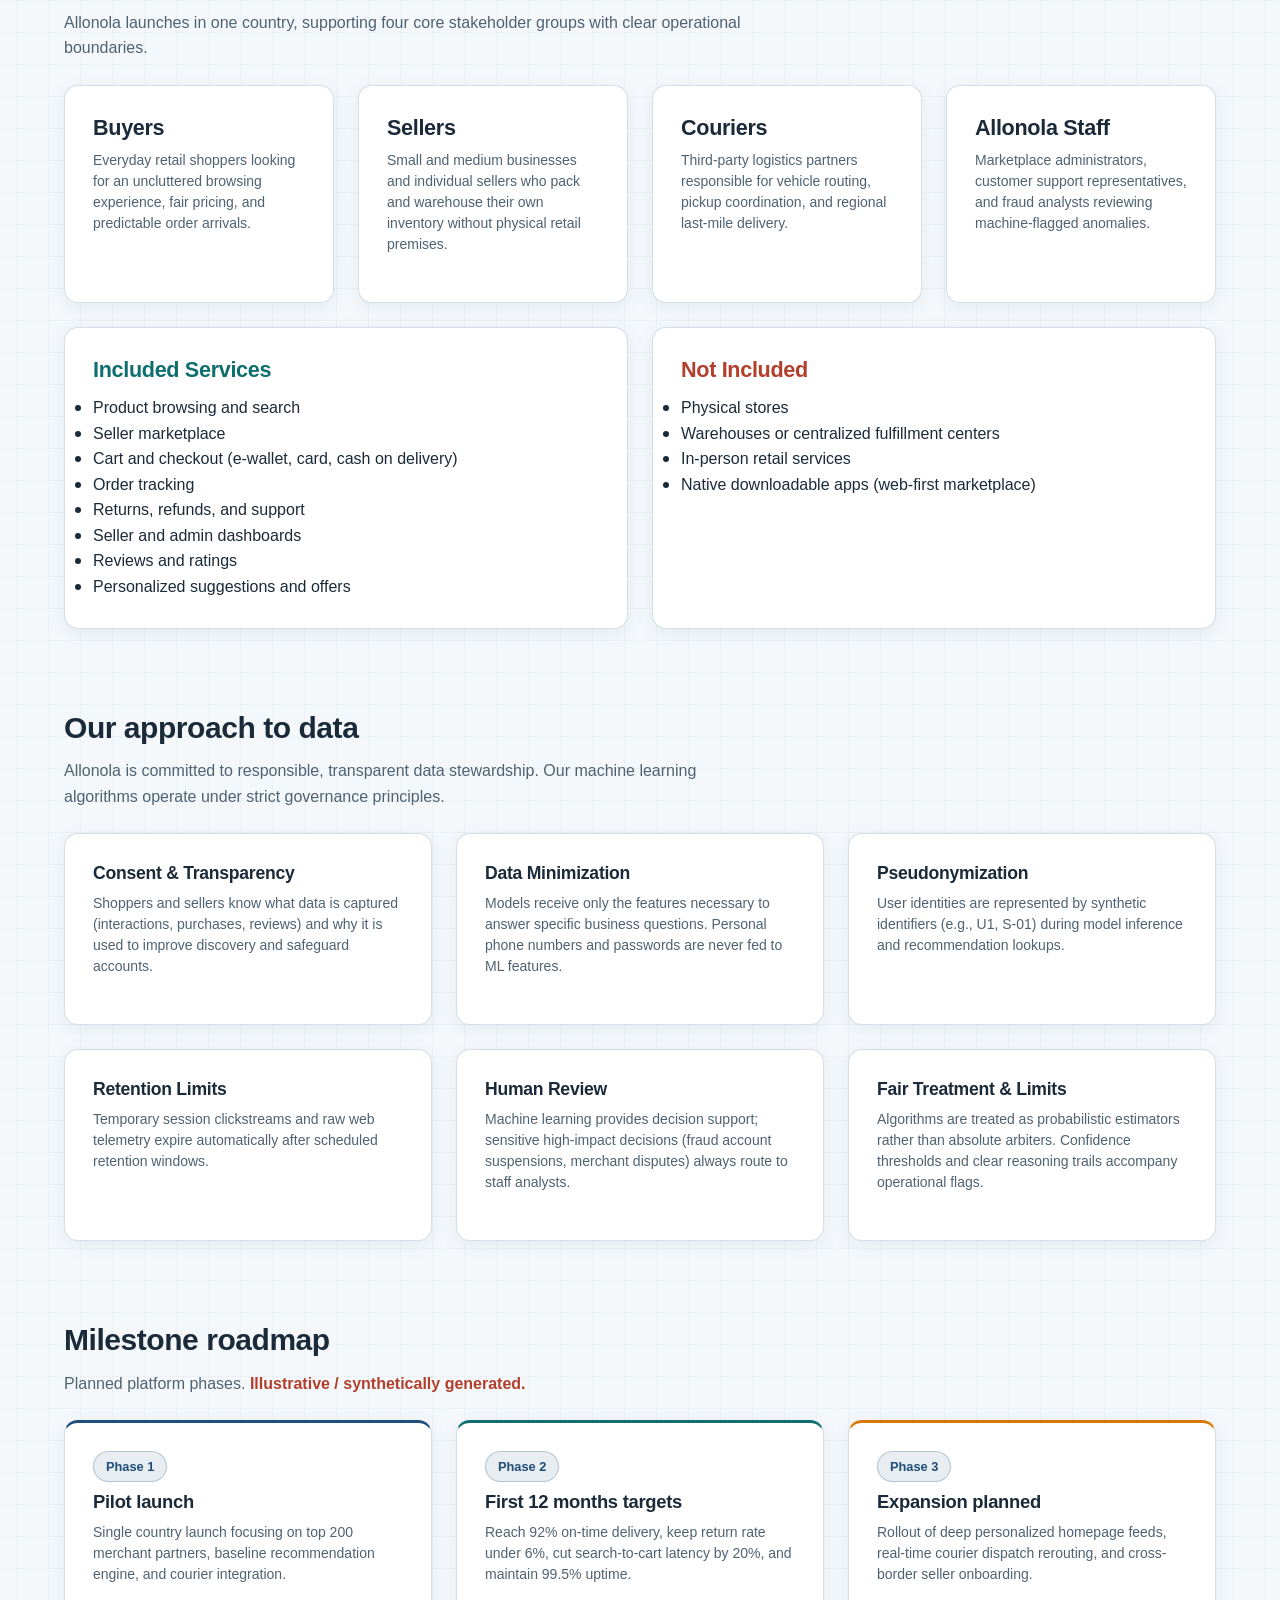
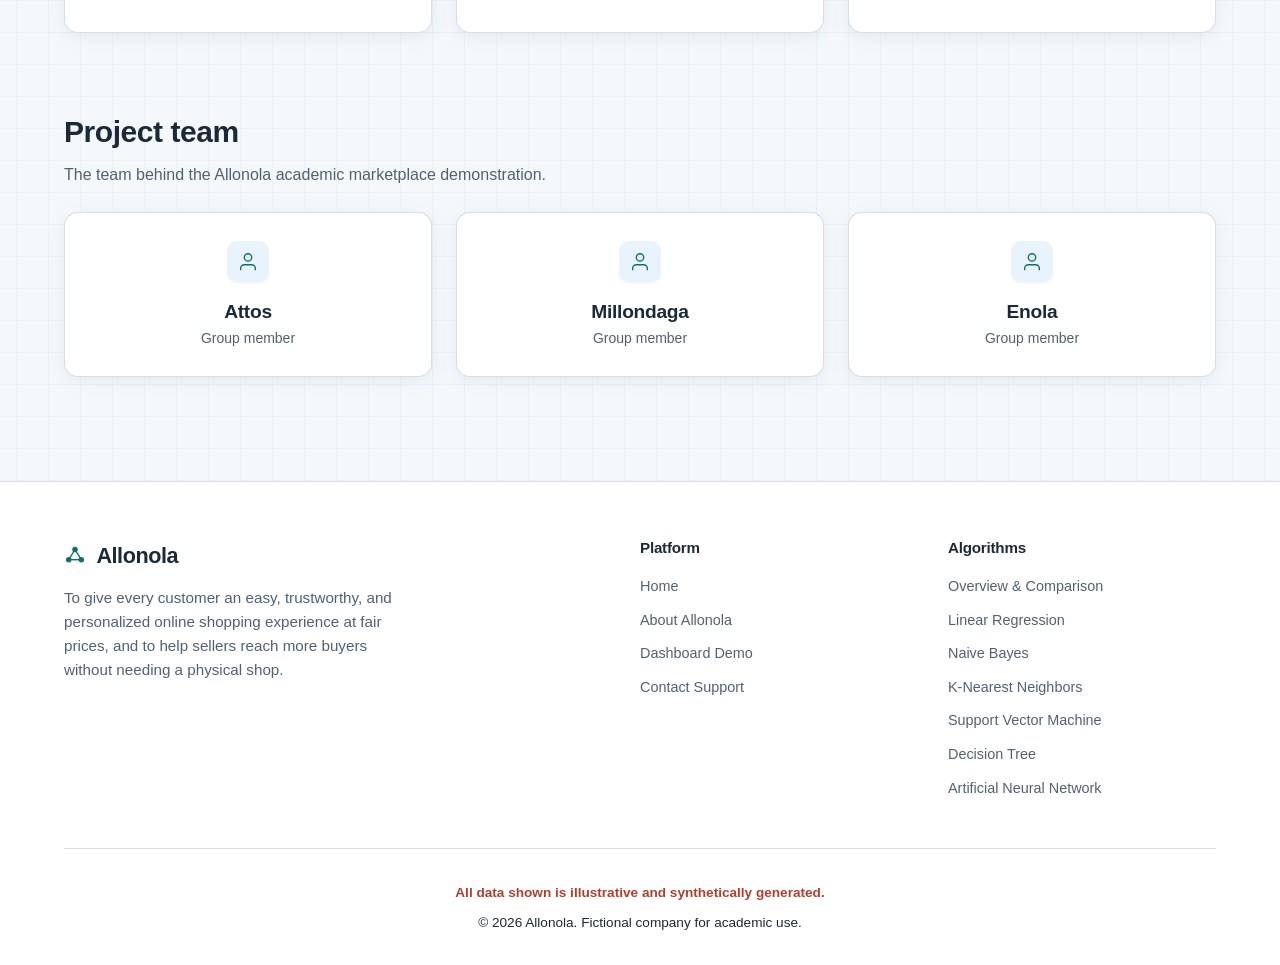
==== commit 03534ddc: "first commit" ====
--- a/about.html
+++ b/about.html
@@ -428,6 +428,7 @@
     </div>
   </main>
 
+  <!-- Global Footer -->
   <footer class="site-footer">
     <div class="container">
       <div class="footer-top">
@@ -461,16 +462,10 @@
         <div class="footer-col">
           <h4>Algorithms</h4>
           <ul class="footer-links">
-            <li><a href="algorithms.html" class="footer-link">Overview & Comparison</a></li>
+            <li><a href="algorithms.html" class="footer-link">Overview &amp; Comparison</a></li>
             <li><a href="algo-linear-regression.html" class="footer-link">Linear Regression</a></li>
             <li><a href="algo-naive-bayes.html" class="footer-link">Naive Bayes</a></li>
             <li><a href="algo-knn.html" class="footer-link">K-Nearest Neighbors</a></li>
-          </ul>
-        </div>
-
-        <div class="footer-col">
-          <h4>Machine Learning</h4>
-          <ul class="footer-links">
             <li><a href="algo-svm.html" class="footer-link">Support Vector Machine</a></li>
             <li><a href="algo-decision-tree.html" class="footer-link">Decision Tree</a></li>
             <li><a href="algo-ann.html" class="footer-link">Artificial Neural Network</a></li>
--- a/css/base.css
+++ b/css/base.css
@@ -119,6 +119,13 @@
   max-width: var(--content-reading-width);
 }
 
+/* Centered blocks: keep the reading measure but centre the box itself,
+   otherwise centred text sits off-centre inside a left-anchored 70ch box. */
+.text-center { text-align: center; }
+.text-center p,
+.text-center .lead,
+.mx-auto { margin-left: auto; margin-right: auto; }
+
 p.lead {
   font-size: 1.15rem;
   color: var(--text);
--- a/css/layout.css
+++ b/css/layout.css
@@ -13,8 +13,24 @@
   padding-right: 1.5rem;
 }
 
+/* The block spans the container (so cards/tables below line up with it);
+   only running text keeps the comfortable reading measure. */
 .content-reading {
+  max-width: none;
+}
+
+.content-reading > p,
+.content-reading > ul,
+.content-reading > ol,
+.content-reading .lead {
   max-width: var(--content-reading-width);
+}
+
+.container.content-reading--narrow,
+.content-reading--narrow {
+  max-width: var(--content-reading-width);
+  margin-left: auto;
+  margin-right: auto;
 }
 
 /* Header */
@@ -69,6 +85,8 @@
   display: flex;
   align-items: center;
   gap: 1.75rem;
+  margin-left: auto;   /* sit next to the action buttons instead of floating mid-header */
+  margin-right: 1.5rem;
 }
 
 .nav-link {
@@ -320,7 +338,7 @@
 }
 
 .breadcrumb-separator {
-  color: var(--border);
+  color: var(--text-muted);
 }
 
 .breadcrumb-item--current {
@@ -407,6 +425,11 @@
   padding: 2.5rem 0;
 }
 
+/* Hero block that is directly followed by another section (avoids a double gap) */
+.section--tight-bottom {
+  padding-bottom: 1rem;
+}
+
 .section-header {
   margin-bottom: 2.5rem;
 }
@@ -441,13 +464,14 @@
 
 .footer-top {
   display: grid;
-  grid-template-columns: 2fr 1fr 1fr 1fr;
+  grid-template-columns: 2fr 1fr 1fr;
   gap: 2.5rem;
   margin-bottom: 3rem;
 }
 
 .footer-brand p {
   margin-top: 0.75rem;
+  max-width: 38ch;
   color: var(--text-muted);
   font-size: 0.95rem;
 }
@@ -466,6 +490,7 @@
   gap: 0.5rem;
 }
 
+.footer-links a,
 .footer-link {
   color: var(--text-muted);
   text-decoration: none;
@@ -473,6 +498,7 @@
   transition: color var(--transition-speed) ease;
 }
 
+.footer-links a:hover,
 .footer-link:hover {
   color: var(--primary);
 }
@@ -482,9 +508,15 @@
   border-top: 1px solid var(--border);
   display: flex;
   flex-direction: column;
+  align-items: center;
   gap: 0.5rem;
   font-size: 0.85rem;
   text-align: center;
+}
+
+.footer-bottom p {
+  max-width: none;
+  margin: 0;
 }
 
 .disclaimer-badge {
@@ -528,3 +560,9 @@
     padding: 2.5rem 0;
   }
 }
+
+/* Eyebrow pill above a page/section heading */
+.section-header > .pill,
+.algo-header > .pill {
+  margin-bottom: 0.75rem;
+}
--- a/css/components.css
+++ b/css/components.css
@@ -304,8 +304,10 @@
 
 .chart-figcaption {
   margin-top: 0.75rem;
-  text-align: right;
-  font-style: italic;
+  text-align: left;
+  font-size: 0.8rem;
+  line-height: 1.5;
+  color: var(--text-muted);
 }
 
 .chart-table-controls {
@@ -490,3 +492,78 @@
   display: block;
   max-width: 100%;
 }
+
+
+/* ---- Alignment fixes (revision) ---------------------------------------- */
+
+/* Large containers that reuse .card should not lift/glow on hover */
+.card.demo-container:hover,
+.card.chart-card:hover {
+  transform: none;
+  border-color: var(--border);
+  box-shadow: var(--shadow);
+}
+
+/* Pills inside tables stay on one line so they do not turn into odd ovals */
+.data-table .pill {
+  white-space: nowrap;
+}
+
+/* Filter / range button group (was defined inline on one page only) */
+.filter-btn-group {
+  display: flex;
+  flex-wrap: wrap;
+  gap: 0.5rem;
+  margin: 1.5rem 0 2rem;
+}
+
+/* Rows of buttons and plain output panels used by the demos */
+.action-row {
+  display: flex;
+  flex-wrap: wrap;
+  align-items: center;
+  gap: 0.75rem;
+}
+
+.output-box {
+  background: var(--surface-solid);
+  border: 1px solid var(--border);
+  border-radius: var(--radius-input);
+  padding: 1rem 1.25rem;
+  min-height: 3.5rem;
+}
+
+/* Equal-height cards in a grid with the call-to-action pinned to the bottom */
+.grid-2 > .card,
+.grid-3 > .card,
+.grid-4 > .card {
+  height: 100%;
+}
+
+/* Table captions line up with the table's own padding */
+.table-responsive-wrapper > .table-scroll {
+  margin: 0;
+}
+
+.table-responsive-wrapper .data-table caption {
+  text-align: left;
+}
+
+/* Dashboard time-range selector: label and buttons wrap together on phones */
+.time-range-bar {
+  display: flex;
+  align-items: center;
+  flex-wrap: wrap;
+  gap: 0.5rem;
+}
+
+.time-range-bar .filter-btn-group {
+  margin: 0;
+}
+
+@media (max-width: 600px) {
+  .time-range-bar {
+    flex-direction: column;
+    align-items: flex-start;
+  }
+}
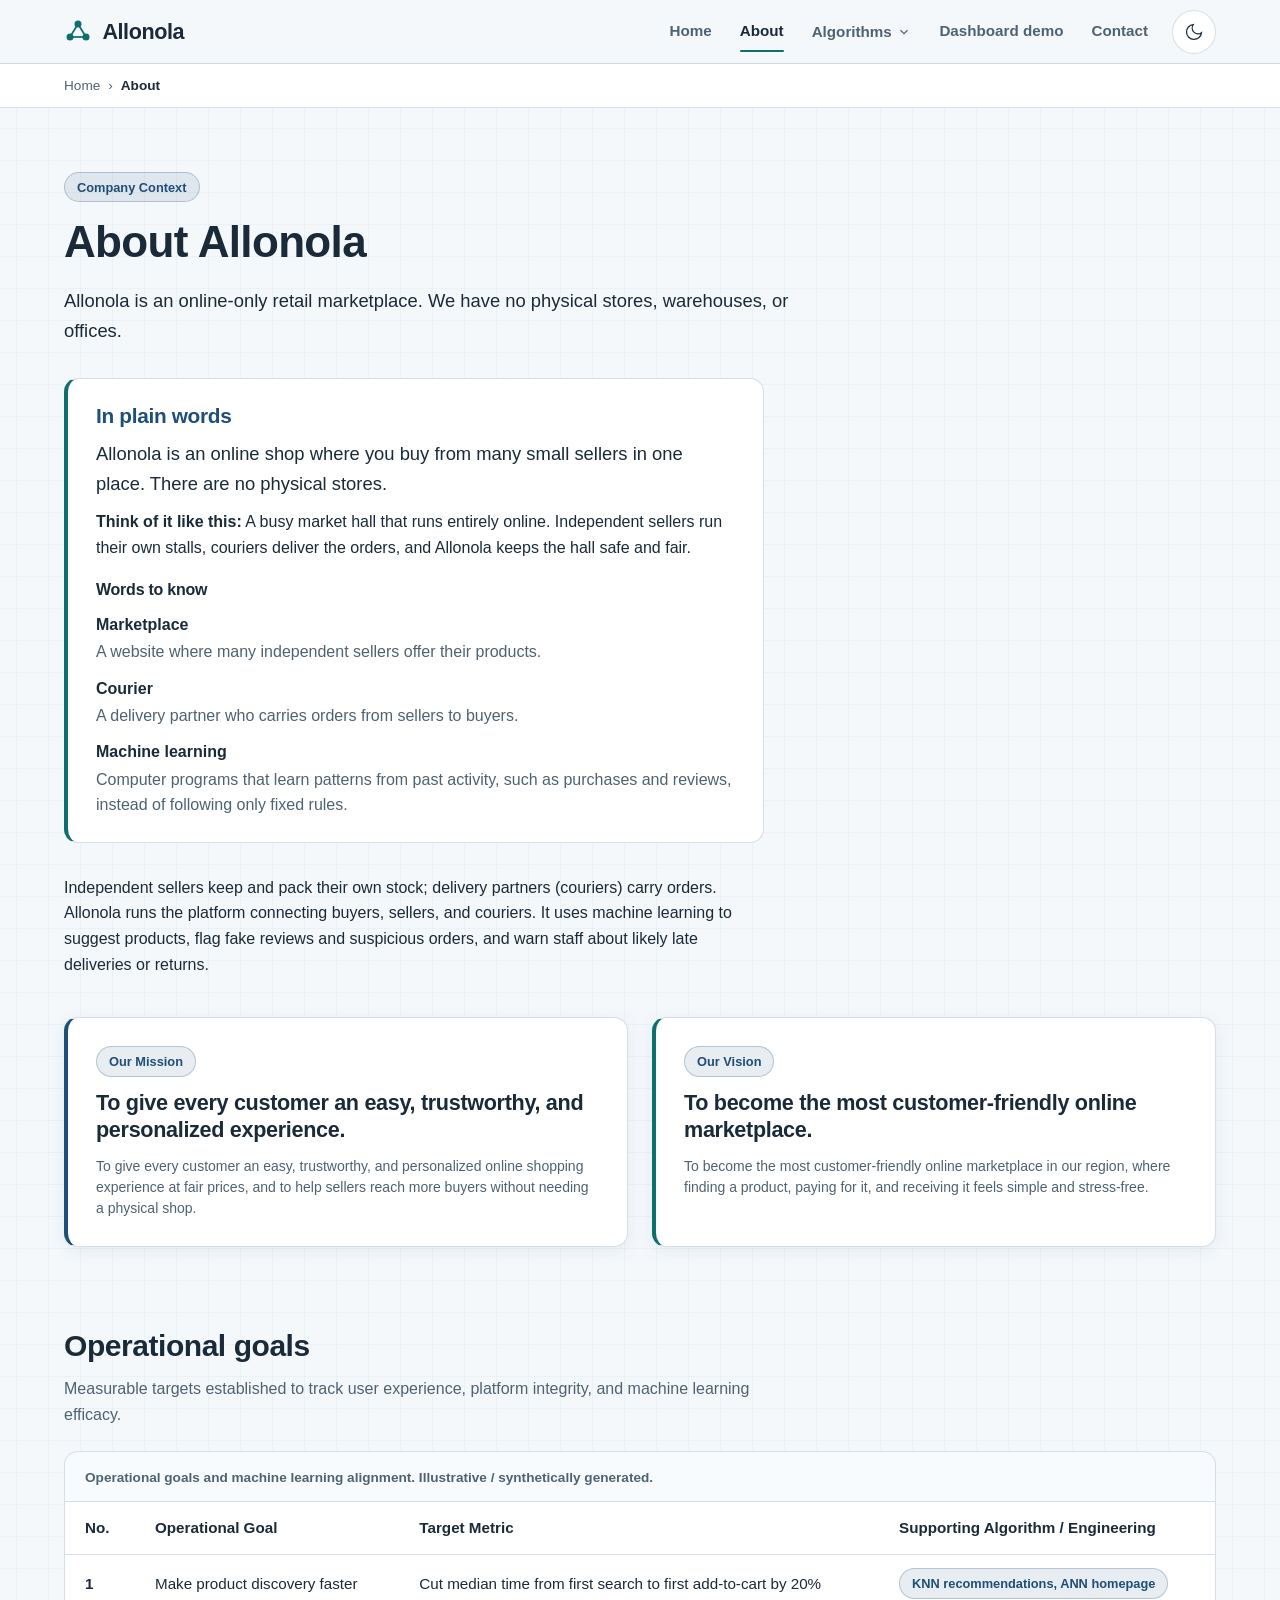
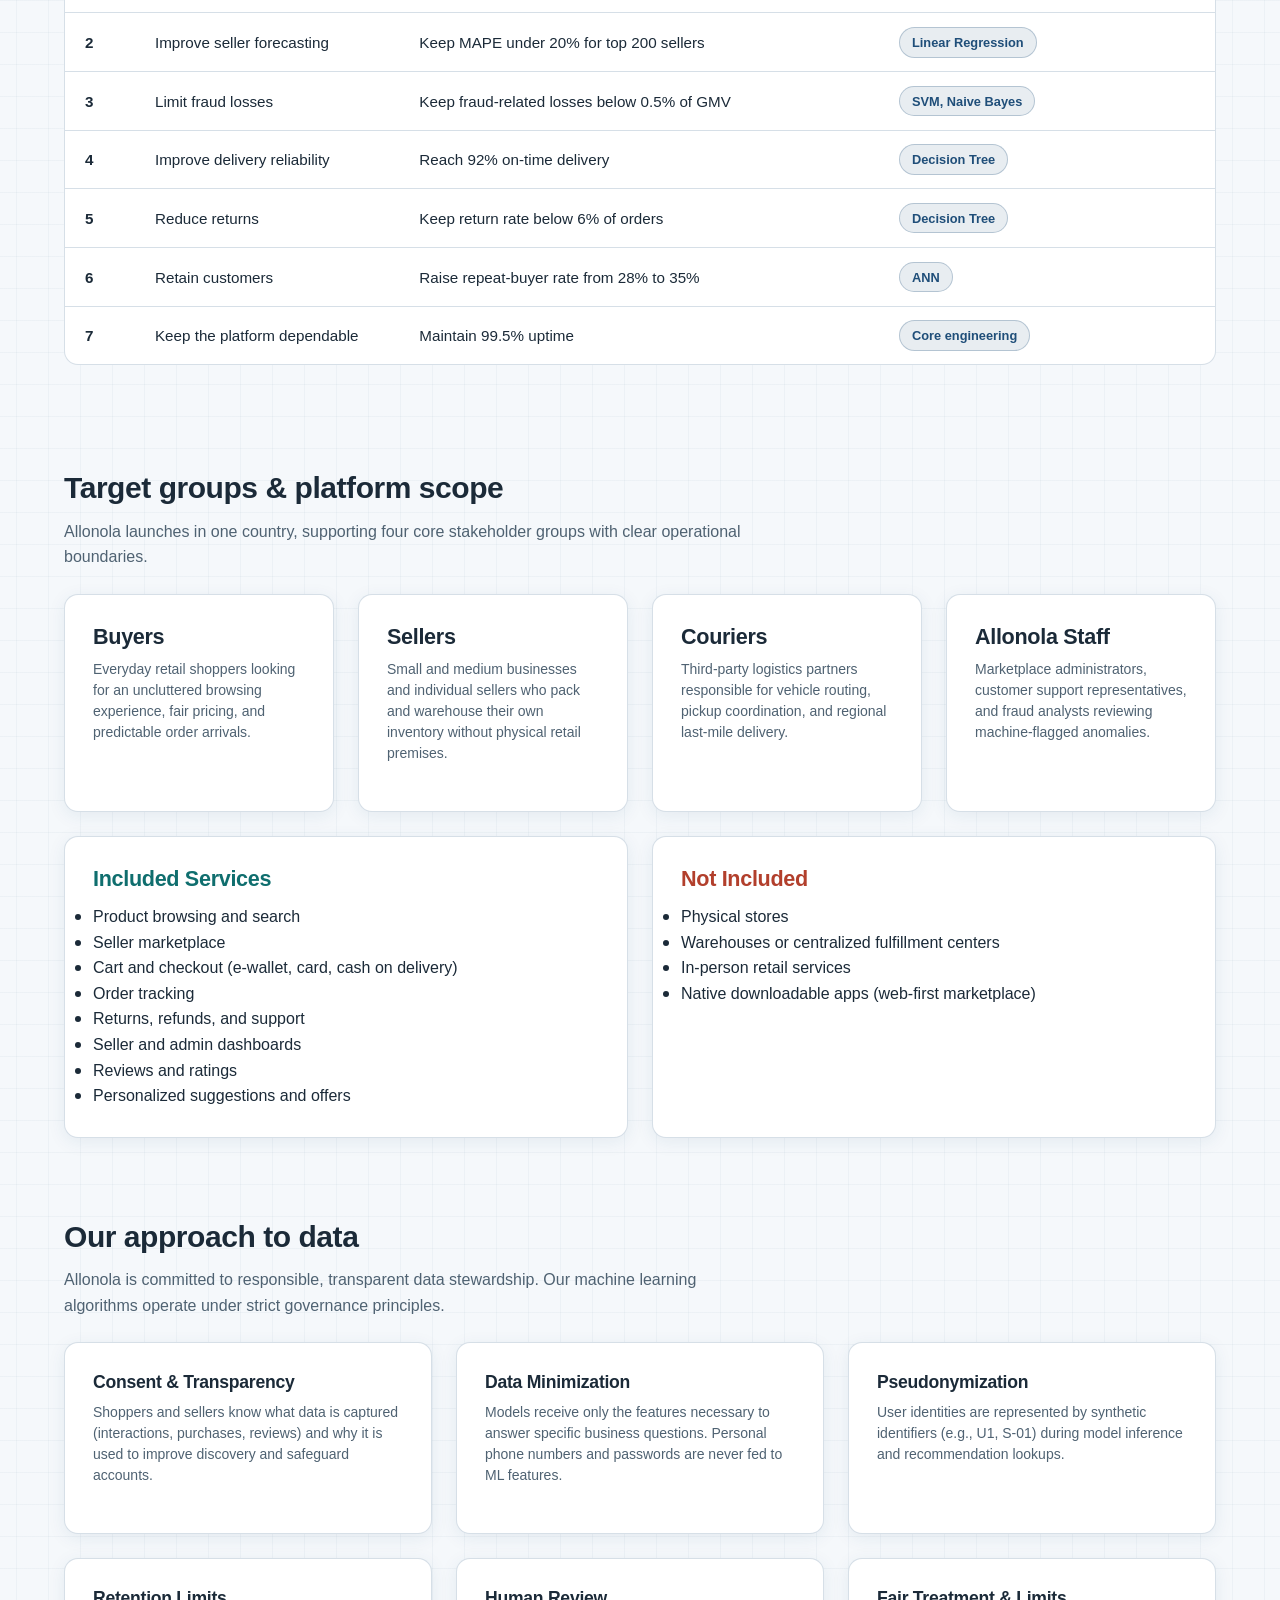
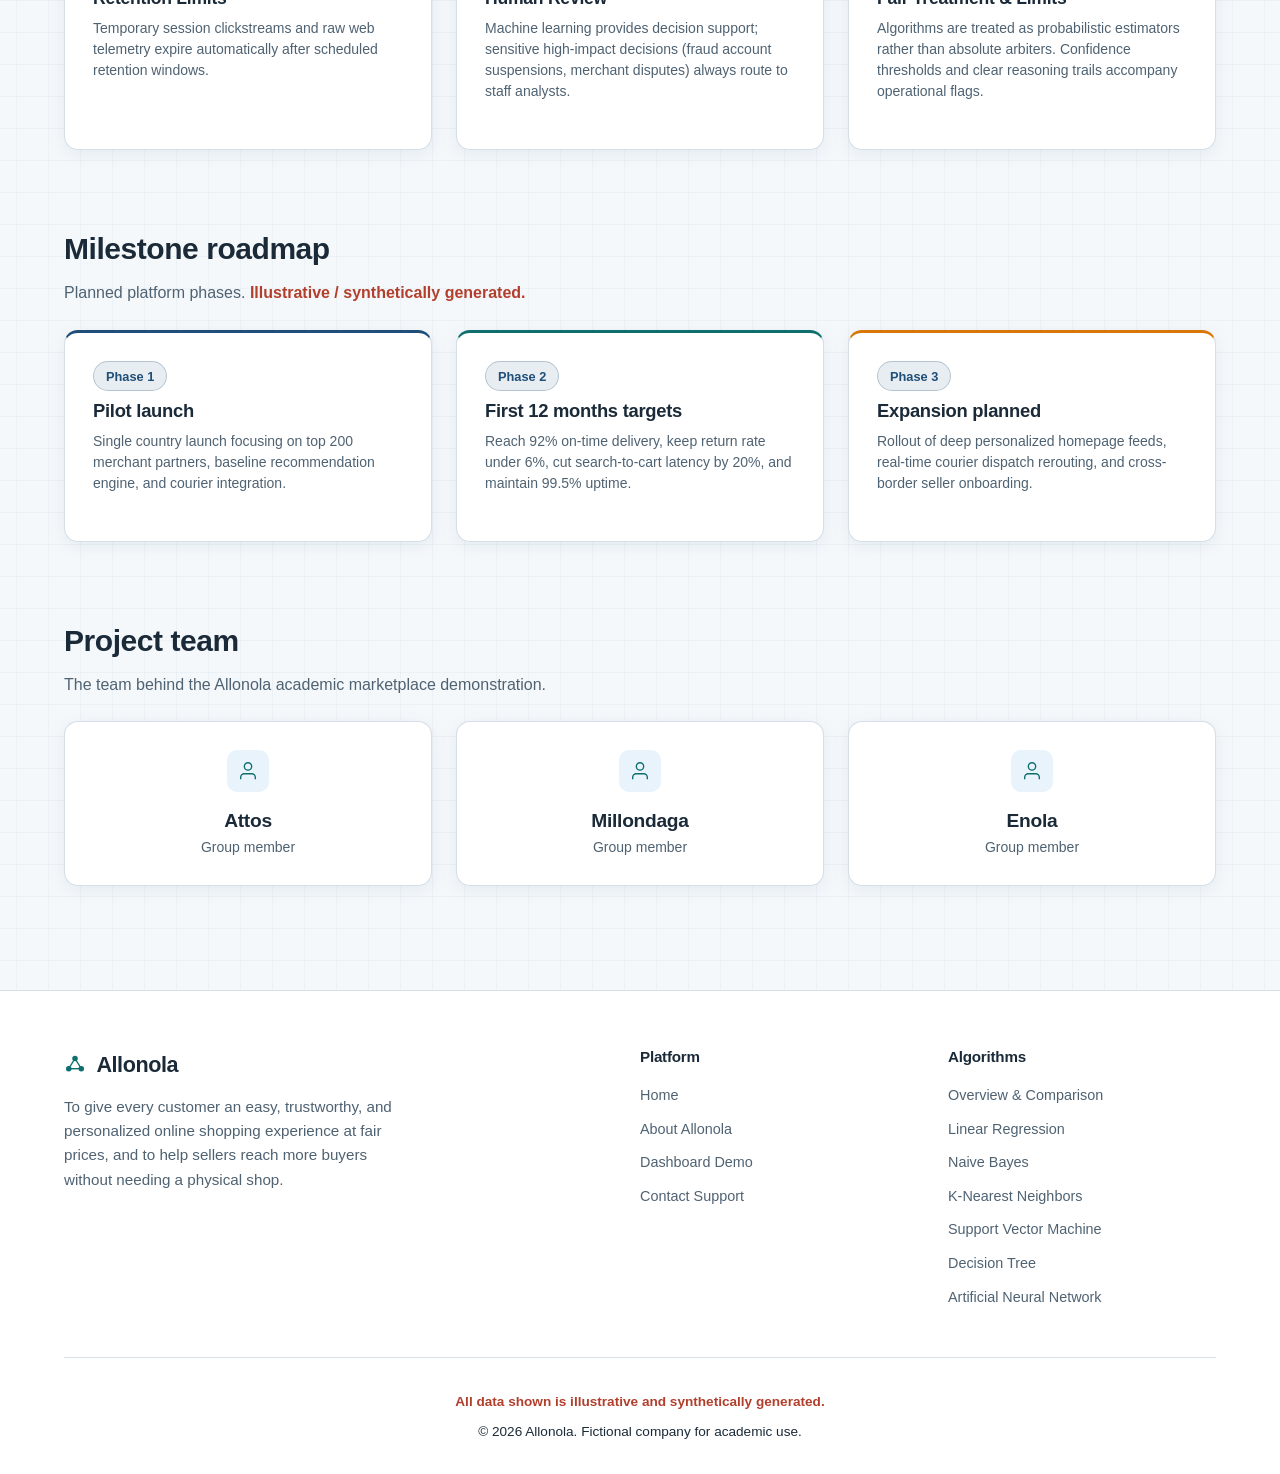
==== commit 8a35e555: "Applied six questions homepage and plain language guides" ====
--- a/about.html
+++ b/about.html
@@ -9,6 +9,7 @@
   <link rel="stylesheet" href="css/base.css">
   <link rel="stylesheet" href="css/layout.css">
   <link rel="stylesheet" href="css/components.css">
+  <link rel="stylesheet" href="css/plain.css">
 </head>
 <body data-page="about">
   <a href="#main-content" class="skip-link">Skip to main content</a>
@@ -162,6 +163,21 @@
         <p class="lead">
           Allonola is an online-only retail marketplace. We have no physical stores, warehouses, or offices.
         </p>
+
+        <aside class="plain-box" aria-labelledby="about-plain">
+          <h2 id="about-plain">In plain words</h2>
+          <p class="plain-box__answer">Allonola is an online shop where you buy from many small sellers in one place. There are no physical stores.</p>
+          <p><strong>Think of it like this:</strong> A busy market hall that runs entirely online. Independent sellers run their own stalls, couriers deliver the orders, and Allonola keeps the hall safe and fair.</p>
+          <h3>Words to know</h3>
+          <dl>
+            <dt>Marketplace</dt>
+            <dd>A website where many independent sellers offer their products.</dd>
+            <dt>Courier</dt>
+            <dd>A delivery partner who carries orders from sellers to buyers.</dd>
+            <dt>Machine learning</dt>
+            <dd>Computer programs that learn patterns from past activity, such as purchases and reviews, instead of following only fixed rules.</dd>
+          </dl>
+        </aside>
         <p>
           Independent sellers keep and pack their own stock; delivery partners (couriers) carry orders. Allonola runs the platform connecting buyers, sellers, and couriers. It uses machine learning to suggest products, flag fake reviews and suspicious orders, and warn staff about likely late deliveries or returns.
         </p>
--- a/css/plain.css
+++ b/css/plain.css
@@ -0,0 +1,55 @@
+/* Plain-language layer for non-technical readers.
+   Used on the algorithm pages and the overview. Theme-aware via base.css variables. */
+
+.plain-box {
+  margin: 2rem 0;
+  padding: 1.5rem 1.75rem;
+  max-width: 70ch;
+  background: var(--surface);
+  border: 1px solid var(--border);
+  border-left: 4px solid var(--teal);
+  border-radius: var(--radius-card);
+}
+.plain-box h2 {
+  font-family: var(--font-heading);
+  font-size: 1.3rem;
+  color: var(--primary);
+  margin: 0 0 0.6rem;
+}
+.plain-box h3 {
+  font-family: var(--font-heading);
+  font-size: 1rem;
+  color: var(--text);
+  margin: 1.25rem 0 0.4rem;
+}
+.plain-box p { margin: 0 0 0.75rem; max-width: none; }
+.plain-box__answer { font-size: 1.15rem; color: var(--text); }
+.plain-box ol { margin: 0 0 0.5rem; padding-left: 1.25rem; }
+.plain-box ol li { margin-bottom: 0.35rem; }
+.plain-box dl { margin: 0; }
+.plain-box dt { font-weight: 700; color: var(--text); margin-top: 0.7rem; }
+.plain-box dd { margin: 0.1rem 0 0; color: var(--text-muted); }
+
+.plain-questions {
+  list-style: none;
+  padding: 0;
+  margin: 1.5rem 0 0;
+  border-top: 2px solid var(--primary);
+}
+.plain-questions li { border-bottom: 1px solid var(--border); }
+.plain-questions a {
+  display: block;
+  padding: 0.9rem 0.5rem 0.9rem 0.25rem;
+  text-decoration: none;
+  color: inherit;
+  transition: background-color var(--transition-speed) ease;
+}
+.plain-questions a:hover,
+.plain-questions a:focus-visible { background: color-mix(in srgb, var(--teal) 10%, transparent); }
+.plain-questions strong {
+  display: block;
+  font-family: var(--font-heading);
+  font-size: 1.1rem;
+  color: var(--text);
+}
+.plain-questions span { color: var(--text-muted); font-size: 0.95rem; }
